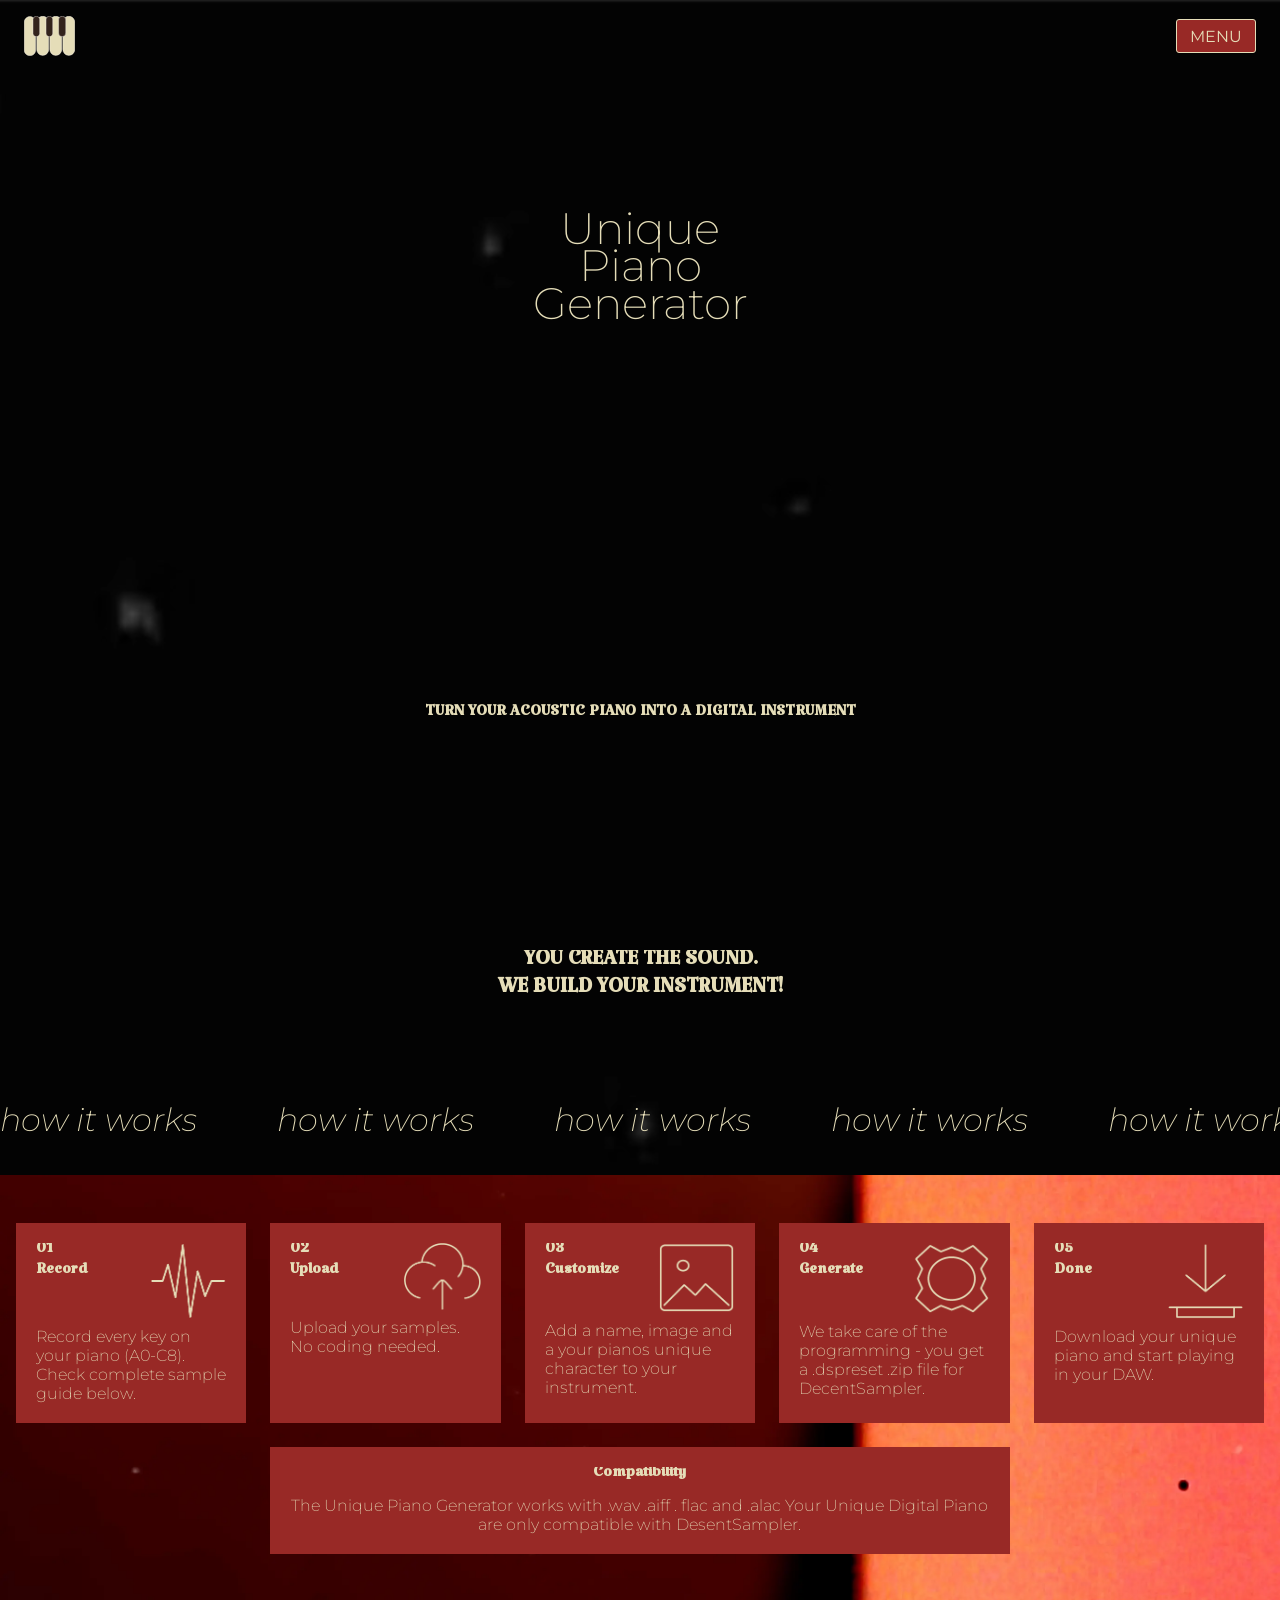
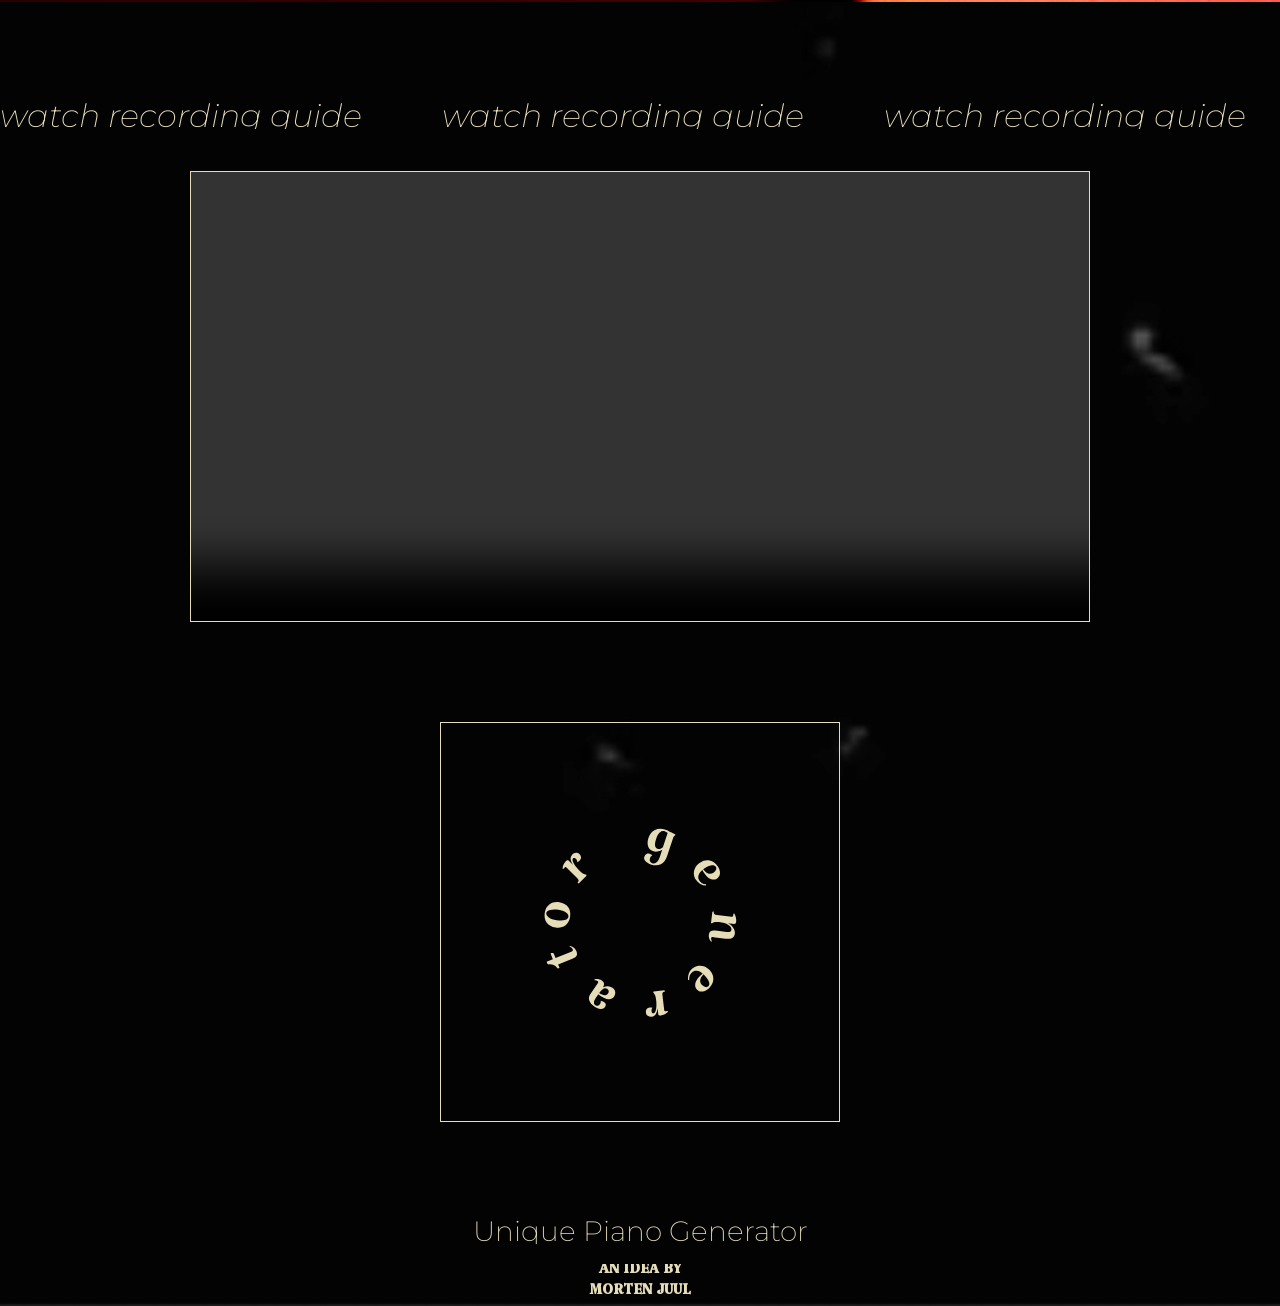
==== index.html @ 92225593 "index_fotter" ====
<!DOCTYPE html>
<html lang="en">

<head>
    <meta charset="UTF-8">
    <meta name="viewport" content="width=device-width, initial-scale=1.0">
    <meta name="robots" content="noindex">

    <link href="https://fonts.googleapis.com/css2?family=Montserrat:ital,wght@0,100..900;1,100..900&display=swap"
        rel="stylesheet">
    <link href="https://fonts.googleapis.com/css2?family=Katibeh&display=swap" rel="stylesheet">


    <title>Unique Piano Generator</title>
    <link rel="stylesheet" href="style.css">
    <link rel="stylesheet" href="layout.css">
</head>

<body>

    <header class="site_header">
        <a href="index.html" class="header_logo">
            <img src="./svg_ikoner/emnesite_logo.svg" alt="Unique Piano Generator Logo">
        </a>
        <button class="header_menu">MENU</button>
    </header>

    <main>

        <section class="index_hero">
            <video class="video_hero" src="./video/hero_emnesite.mov" autoplay muted loop playsinline></video>
            <h1>Unique<br>Piano<br>Generator</h1>
            <h2>TURN YOUR ACOUSTIC PIANO INTO A DIGITAL INSTRUMENT</h2>
        </section>


        <div class="index_tagline">
            <h2>YOU CREATE THE SOUND.<br>WE BUILD YOUR INSTRUMENT!</h2>
        </div>

        <section class="marquee">
            <h3><span>how it works &emsp;&emsp; </span>
                <span>how it works &emsp;&emsp; </span>
                <span>how it works &emsp;&emsp; </span>
                <span>how it works &emsp;&emsp; </span>
                <span>how it works &emsp;&emsp; </span>
                <span>how it works &emsp;&emsp; </span>
                <span>how it works &emsp;&emsp; </span>
                <span>how it works &emsp;&emsp; </span>
            </h3>
        </section>

        <section class="guide_section">
            <img class="guide_baggrund" src="./imgs/Baggrund til uploadsite 2 - Emnesite.webp"
                alt="Background - Film Burn">
            <div class="guide_slider">
                <div class="guide_boxes box_01_record">
                    <h2>01<br>Record</h2>
                    <p>Record every key on your piano (A0-C8). Check complete sample guide below.</p>
                    <img src="./svg_ikoner/1_record_ikon.png" alt="Icon - Record">
                </div>
                <div class="guide_boxes box_02_upload">
                    <h2>02<br>Upload</h2>
                    <p>Upload your samples.
                        No coding needed.</p>
                    <img src="./svg_ikoner/2_upload_ikon.png" alt="Icon - Upload">
                </div>
                <div class="guide_boxes box_03_customize">
                    <h2>03<br>Customize</h2>
                    <p>Add a name, image and a your pianos unique character to your instrument.</p>
                    <img src="./svg_ikoner/3_customize_ikon.png" alt="Icon - Customize">
                </div>
                <div class="guide_boxes box_04_generate">
                    <h2>04<br>Generate</h2>
                    <p>We take care of the programming - you get a .dspreset .zip file for DecentSampler.</p>
                    <img src="./svg_ikoner/4_generate_ikon.png" alt="Icon - Generate">
                </div>
                <div class="guide_boxes box_05_done">
                    <h2>05<br>Done</h2>
                    <p>Download your unique piano and start playing in your DAW.</p>
                    <img src="./svg_ikoner/5_download_ikon.png" alt="Icon - Done / Download">
                </div>
                <div class="guide_boxes box_compatibility">
                    <h2>Compatibility</h2>
                    <p>The Unique Piano Generator works with .wav .aiff . flac and .alac
                        Your Unique Digital Piano are only compatible with DesentSampler.</p>
                </div>
            </div>
        </section>


        <section class="marquee">
            <h3><span>watch recording guide &emsp;&emsp;</span>
                <span>watch recording guide &emsp;&emsp;</span>
                <span>watch recording guide &emsp;&emsp;</span>
                <span>watch recording guide &emsp;&emsp;</span>
                <span>watch recording guide &emsp;&emsp;</span>
                <span>watch recording guide &emsp;&emsp;</span>
                <span>watch recording guide &emsp;&emsp;</span>
                <span>watch recording guide &emsp;&emsp;</span>
            </h3>
        </section>

        <video class="video_guide" src="./video/sampe_guide_emnesite.mp4" controls></video>

        <div class="generator_cta">
            <img class="generator_ikon" src="./svg_ikoner/generator_ikon_final.svg" alt="Logo - Rotating Generator">
        </div>

    </main>

    <footer>
        <h1>Unique Piano Generator</h1>
        <h2>AN IDEA BY<br> MORTEN JUUL</h2>

    </footer>


</body>

</html>
---- style.css ----
/*************** Reset *********************/
* {
  margin: 0;
  padding: 0;
  box-sizing: border-box;
  overflow-x: hidden;
}
img {
  width: 100%;
  height: auto;
  display: block;
}

/*************** Baggrund *********************/

body {
  background-image: url(./imgs/Baggrund\ til\ uploadsite\ 1\ -\ Emnesite.webp);
  background-size: cover;
  background-position: center;
}

/*************** Header *********************/

.site_header {
  position: fixed;
  top: 0;
  left: 0;
  width: 100%;
  z-index: 100;
  display: flex;
  justify-content: space-between;
  align-items: center;
  padding: 1rem 1.5rem;
  box-sizing: border-box;
}

.header_logo img {
  display: block;
  height: 2.5rem;
  width: auto;
}

.header_menu {
  font-family: Montserrat, sans-serif;
  font-size: 1rem;
  color: #e5ddb8;
  background: #982926;
  border: 1px solid #e5ddb8;
  border-radius: 3px;
  padding: 0.4rem 0.8rem;
  cursor: pointer;
}

.site_header {
  /*** det er den her kode der ændre farven ved scrolle ***/
  background-color: transparent;
  animation: fra-gennemsigtig-til-farve linear both;
  animation-timeline: scroll();
  animation-range: calc(100svh - 80px) 100svh;
}

@keyframes fra-gennemsigtig-til-farve {
  to {
    background-color: #982926;
  }
}

/*************** Tekst-fonte *********************/

h1 {
  font-family: Montserrat, sans-serif;
  font-size: 2.75rem;
  font-weight: 200;
  color: #e5ddb8;
  line-height: 0.85;
}

h2 {
  font-family: Katibeh, serif;
  font-size: 1.3rem;
  color: #e5ddb8;
  line-height: 1;
}

.index_tagline h2 {
  font-size: 1.75rem;
}

h3 {
  font-family: Montserrat, sans-serif;
  font-size: 2rem;
  font-style: italic;
  font-weight: 200;
  color: #e5ddb8;
  line-height: 0.85;
  white-space: nowrap;
  width: max-content;
  display: block;
}

p {
  font-family: Montserrat, sans-serif;
  font-size: 1rem;
  font-weight: 200;
  color: #e5ddb8;
}

/*************** Tekst-animationer *********************/

h3 span {
  display: inline-block;
  animation: tekst_ruller_over_skærm 8s linear infinite;
}

@keyframes tekst_ruller_over_skærm {
  0% {
    transform: translateX(0);
  }
  100% {
    transform: translateX(-100%);
  }
}

/*************** Guide-box *********************/

.guide_boxes {
  background-color: #982926;
}

/*************** Videoguide-box, ramme *********************/
.video_guide {
  @media (width>700px) {
    border: 0.5px solid #e5ddb8;
  }
}

/*************** Generator_CTA *********************/

.generator_cta {
  width: 400px;
  margin: 0 auto 3rem;
  padding: 3.5rem;
  border: 0.5px solid #e5ddb8;
  background-color: transparent;
  transition: background-color 0.3s;
}

.generator_cta:hover {
  background-color: #e5ddb8;
}

.generator_ikon {
  padding: 40px;
  width: 100%;
  animation: rotation 12s linear infinite;
  transition: filter 0.3s;
}

.generator_cta:hover .generator_ikon {
  filter: brightness(0);
  cursor: pointer;
}

@keyframes rotation {
  from {
    transform: rotate(0deg);
  }
  to {
    transform: rotate(-360deg);
  }
}

/*************** Footer Design *********************/

footer h1 {
  font-family: Montserrat, sans-serif;
  font-size: 1.75rem;
  font-weight: 200;
  color: #e5ddb8;
  line-height: 0.85;
  text-align: center;
  margin: 50px 0px 20px;
}

footer h2 {
  font-family: Katibeh, serif;
  font-size: 1.3rem;
  color: #e5ddb8;
  line-height: 1;
  text-align: center;
}
---- layout.css ----
main {
  margin-inline: auto;
}

/*************** Index_Hero *********************/

.index_hero {
  position: relative;
  isolation: isolate;
  width: 100%;
  height: 100vh;
  height: 100svh;
  overflow: hidden;
  display: grid;
  grid-template-rows: 1fr 1fr;
  justify-items: center;
  text-align: center;
  padding-inline: 1.5rem;
}

.video_hero {
  position: absolute;
  width: 100%;
  height: 100%;
  object-fit: cover;
  z-index: -1;
}

.index_hero h1 {
  align-self: end;
  padding-bottom: 8rem;
}

.index_hero h2 {
  align-self: start;
  padding-top: 16rem;
}

/*************** Index_Tagline *********************/

.index_tagline {
  margin-top: 50px;
  text-align: center;
}

/*************** Index_Marquee *********************/
.marquee {
  margin-top: 100px;
  margin-bottom: 40px;
  width: 100%;
  overflow: hidden;
}

/*************** Index_Guide *********************/

.guide_section {
  position: relative;
  isolation: isolate;
  overflow: hidden;
  padding: 3rem 1rem;
}

.guide_baggrund {
  position: absolute;
  inset: 0;
  width: 100%;
  height: 100%;
  object-fit: cover;
  z-index: -1;
}

/*** Swipe-slideren til mobil-visning ***/
.guide_slider {
  display: flex;
  gap: 1rem;
  overflow-x: auto;
  scroll-snap-type: x mandatory;
  scrollbar-width: none;
}
.guide_slider::-webkit-scrollbar {
  display: none;
}

/*** DESKTOP: 5 bokse i række og Compatibility under som i prototypen ***/
@media (width>900px) /*Jeg laver den her på 900px da den ellers brækker forkert over med overskriften i guide, så den ikke er læsbar*/ {
  .guide_slider {
    display: grid;
    grid-template-columns: repeat(5, 1fr);
    gap: 1.5rem;
    overflow: visible;
  }

  .box_compatibility {
    grid-column: 2 / 5;
    aspect-ratio: auto;
  }
}

.guide_boxes {
  display: grid;
  grid-template-columns: 1fr auto;
  align-content: start;
  gap: 0.5rem 1rem;
  padding: 1.25rem;
  flex: 0 0 85%;
  min-width: 0;
  scroll-snap-align: center;
}

.guide_boxes h2 {
  grid-column: 1;
  grid-row: 1;
}

.guide_boxes p {
  grid-column: 1 / -1;
  grid-row: 2;
}

.guide_boxes img {
  grid-column: 2;
  grid-row: 1;
  width: clamp(56px, 6vw, 80px);
  height: auto;
}

.box_compatibility {
  grid-template-columns: 1fr;
  text-align: center;
}
.box_compatibility h2,
.box_compatibility p {
  grid-column: 1;
}

/*************** Video_Guide *********************/

.video_guide {
  display: block;
  width: 100%;
  max-width: 900px;
  height: auto;
  justify-items: center;
  margin: 0 auto;
}

/*************** Generator_CTA *********************/

.generator_cta {
  margin-top: 100px;
}
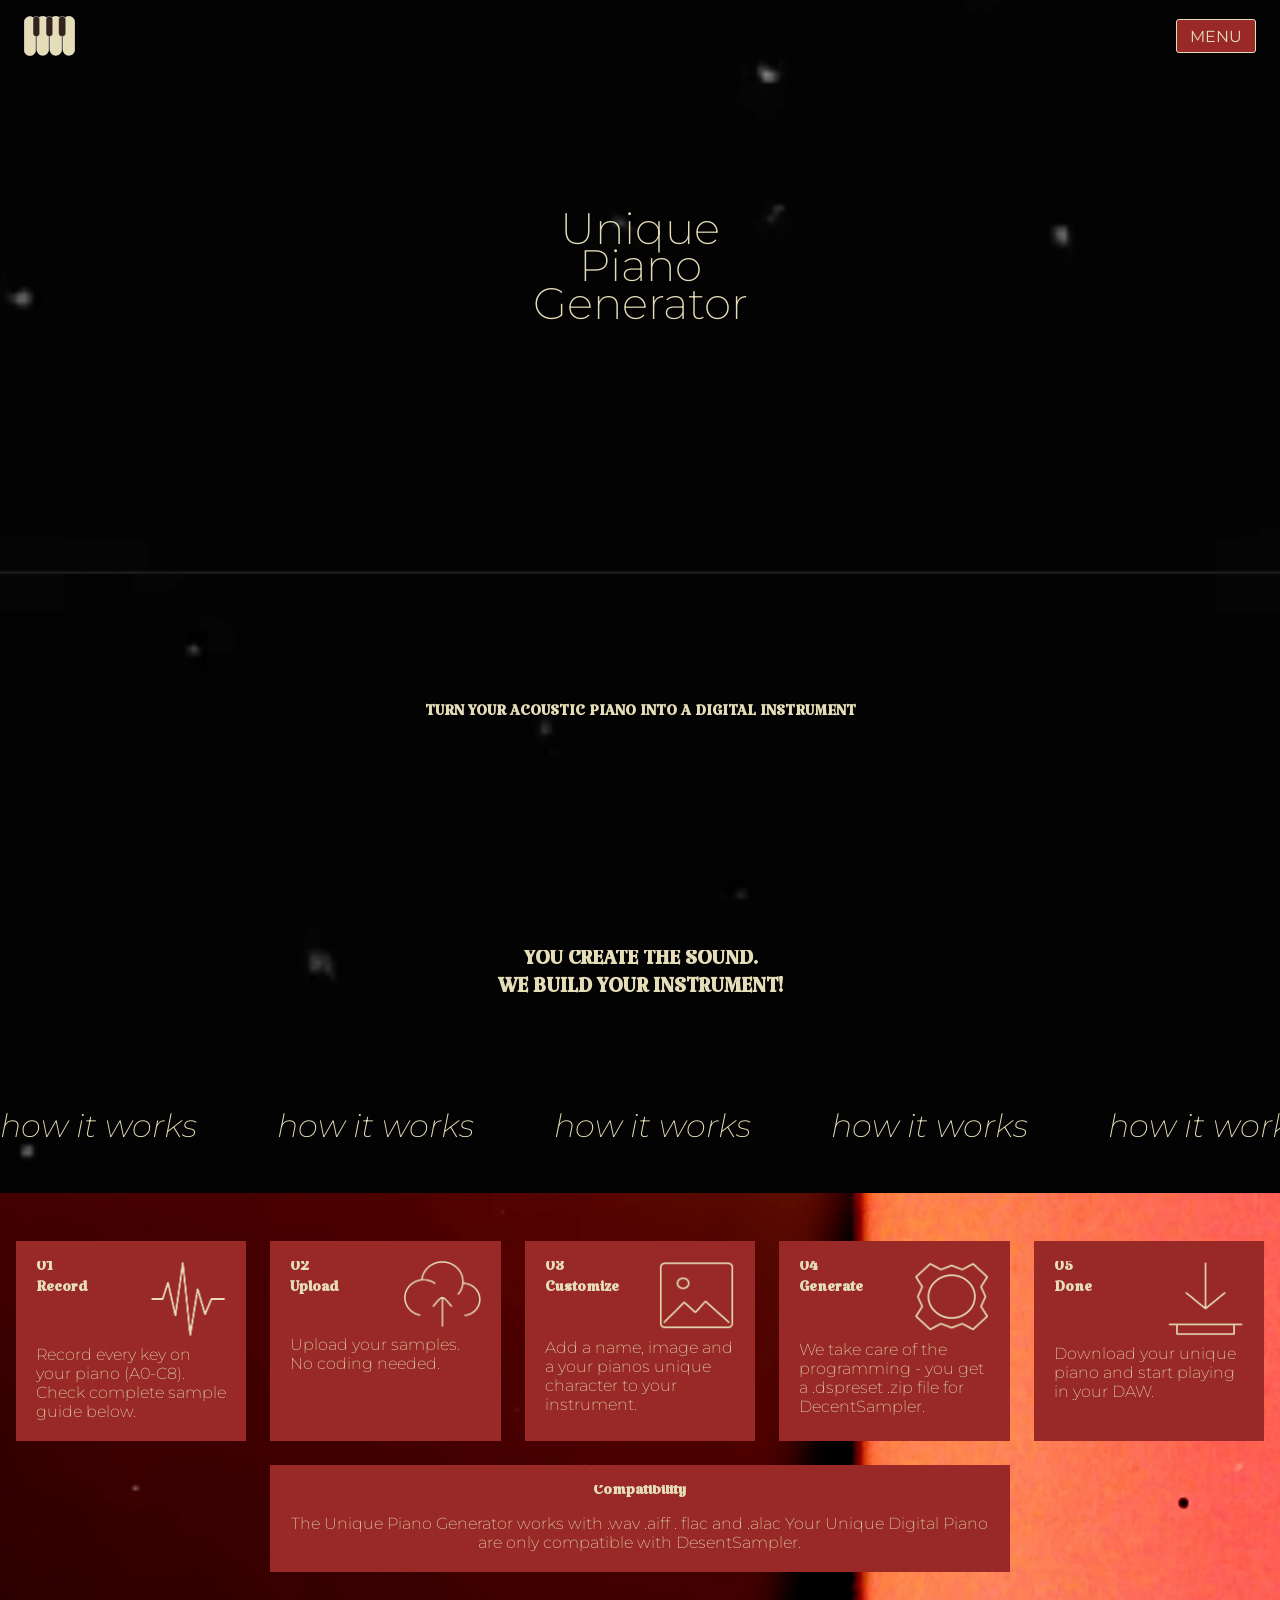
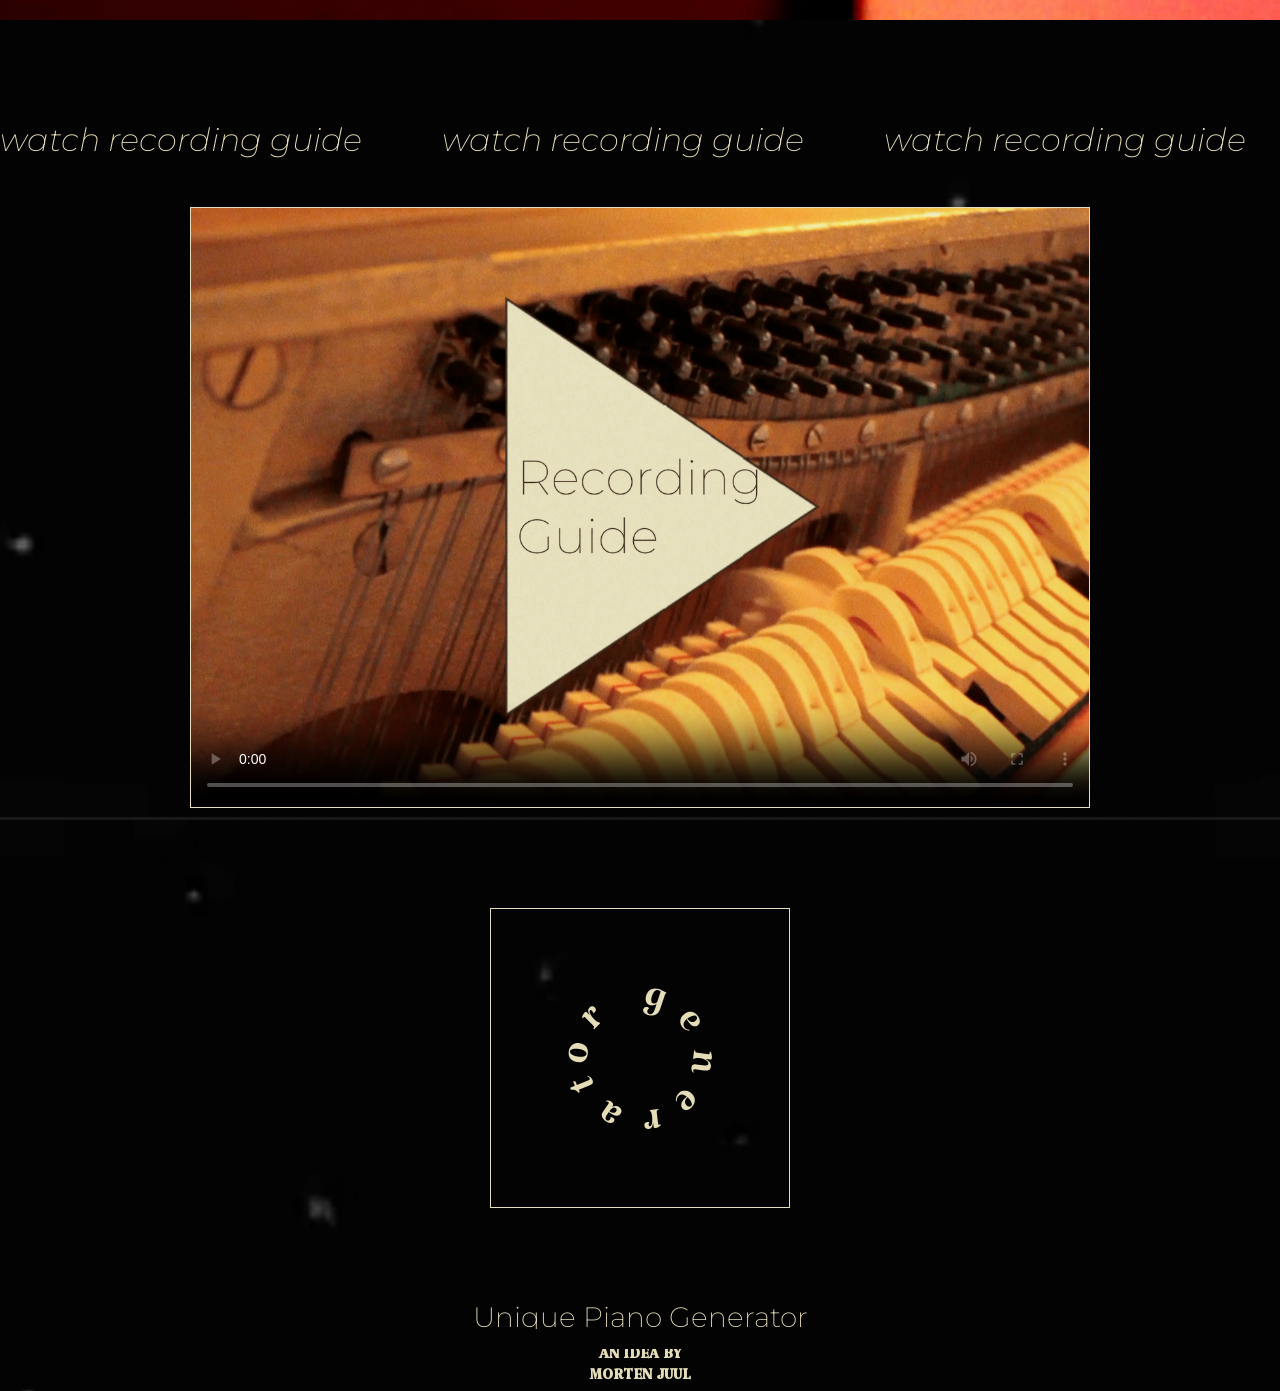
==== commit 99628f64: "generator_site_startet" ====
--- a/index.html
+++ b/index.html
@@ -101,11 +101,12 @@
             </h3>
         </section>
 
-        <video class="video_guide" src="./video/sampe_guide_emnesite.mp4" controls></video>
+        <video class="video_guide" src="./video/sampe_guide_emnesite.mp4" controls
+            poster="./imgs/emnesite_recording_guide_thumbnail.webp"></video>
 
-        <div class="generator_cta">
+        <a class="generator_cta" href="generator-basics.html">
             <img class="generator_ikon" src="./svg_ikoner/generator_ikon_final.svg" alt="Logo - Rotating Generator">
-        </div>
+        </a>
 
     </main>
 
--- a/style.css
+++ b/style.css
@@ -15,7 +15,7 @@
 
 body {
   background-image: url(./imgs/Baggrund\ til\ uploadsite\ 1\ -\ Emnesite.webp);
-  background-size: cover;
+  background: cover fixed;
   background-position: center;
 }
 
@@ -92,7 +92,6 @@
   font-style: italic;
   font-weight: 200;
   color: #e5ddb8;
-  line-height: 0.85;
   white-space: nowrap;
   width: max-content;
   display: block;
@@ -129,19 +128,27 @@
 
 /*************** Videoguide-box, ramme *********************/
 .video_guide {
-  @media (width>700px) {
+  &:hover {
+    cursor: pointer;
+  }
+
+  @media (width > 700px) {
     border: 0.5px solid #e5ddb8;
   }
 }
 
-/*************** Generator_CTA *********************/
+/*************** Generator CTA *********************/
 
 .generator_cta {
-  width: 400px;
+  display: block;
+  width: 300px;
+  max-width: 100%;
   margin: 0 auto 3rem;
-  padding: 3.5rem;
+  padding: 2rem;
   border: 0.5px solid #e5ddb8;
   background-color: transparent;
+  text-decoration: none;
+  cursor: pointer;
   transition: background-color 0.3s;
 }
 
@@ -150,6 +157,7 @@
 }
 
 .generator_ikon {
+  display: block;
   padding: 40px;
   width: 100%;
   animation: rotation 12s linear infinite;
@@ -158,7 +166,6 @@
 
 .generator_cta:hover .generator_ikon {
   filter: brightness(0);
-  cursor: pointer;
 }
 
 @keyframes rotation {
@@ -170,6 +177,13 @@
   }
 }
 
+/*************** Generator Form *********************/
+
+.generator_form {
+  border: 0.5px solid #e5ddb8;
+  margin: 1rem;
+}
+
 /*************** Footer Design *********************/
 
 footer h1 {
--- a/layout.css
+++ b/layout.css
@@ -149,3 +149,17 @@
 .generator_cta {
   margin-top: 100px;
 }
+
+/*************** Generator / upload form *********************/
+
+.generator_form {
+  display: grid;
+  grid-template-columns: 1fr;
+  gap: 1rem;
+  justify-items: center;
+  text-align: center;
+  border: 0.5px solid #e5ddb8;
+  width: 100%;
+  padding: 8rem 1rem 8rem 1rem; /*** rækkefølgen er: top, højre, bund, venstre***/
+  margin-top: 10rem;
+}
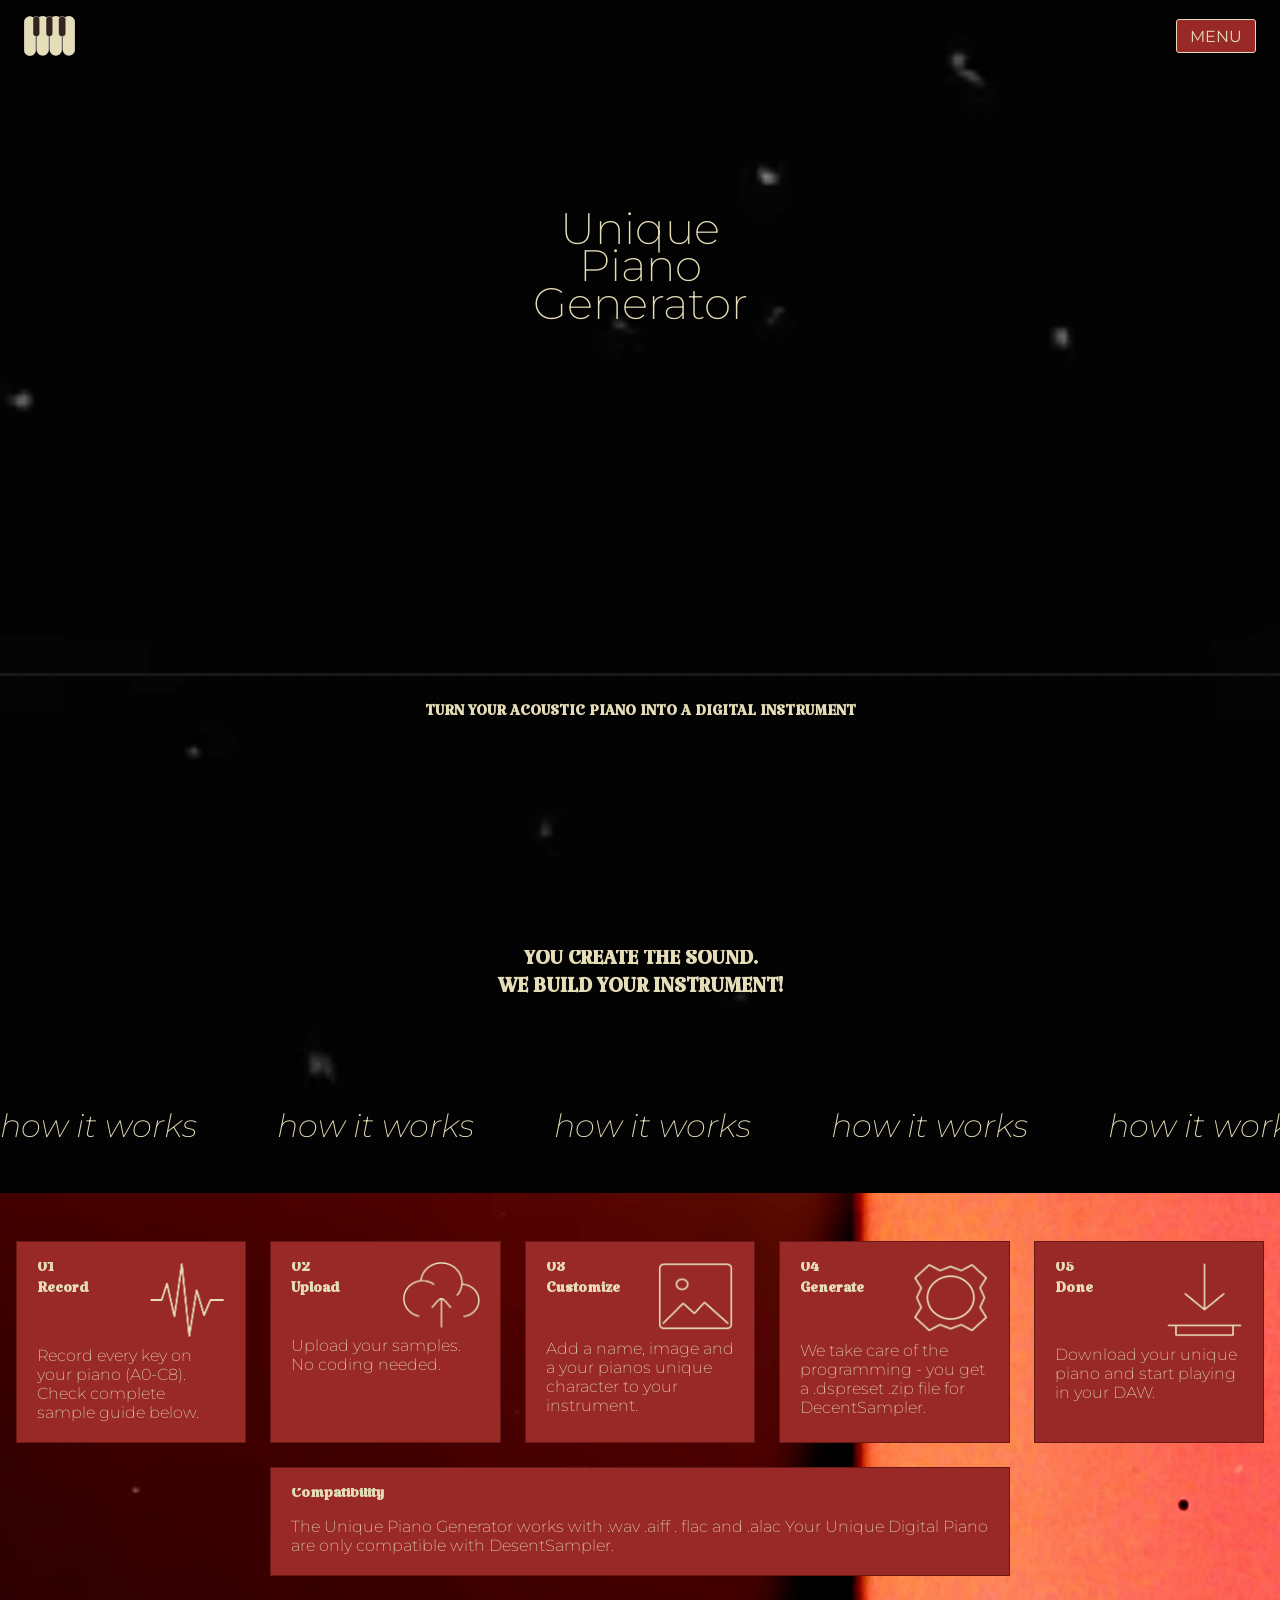
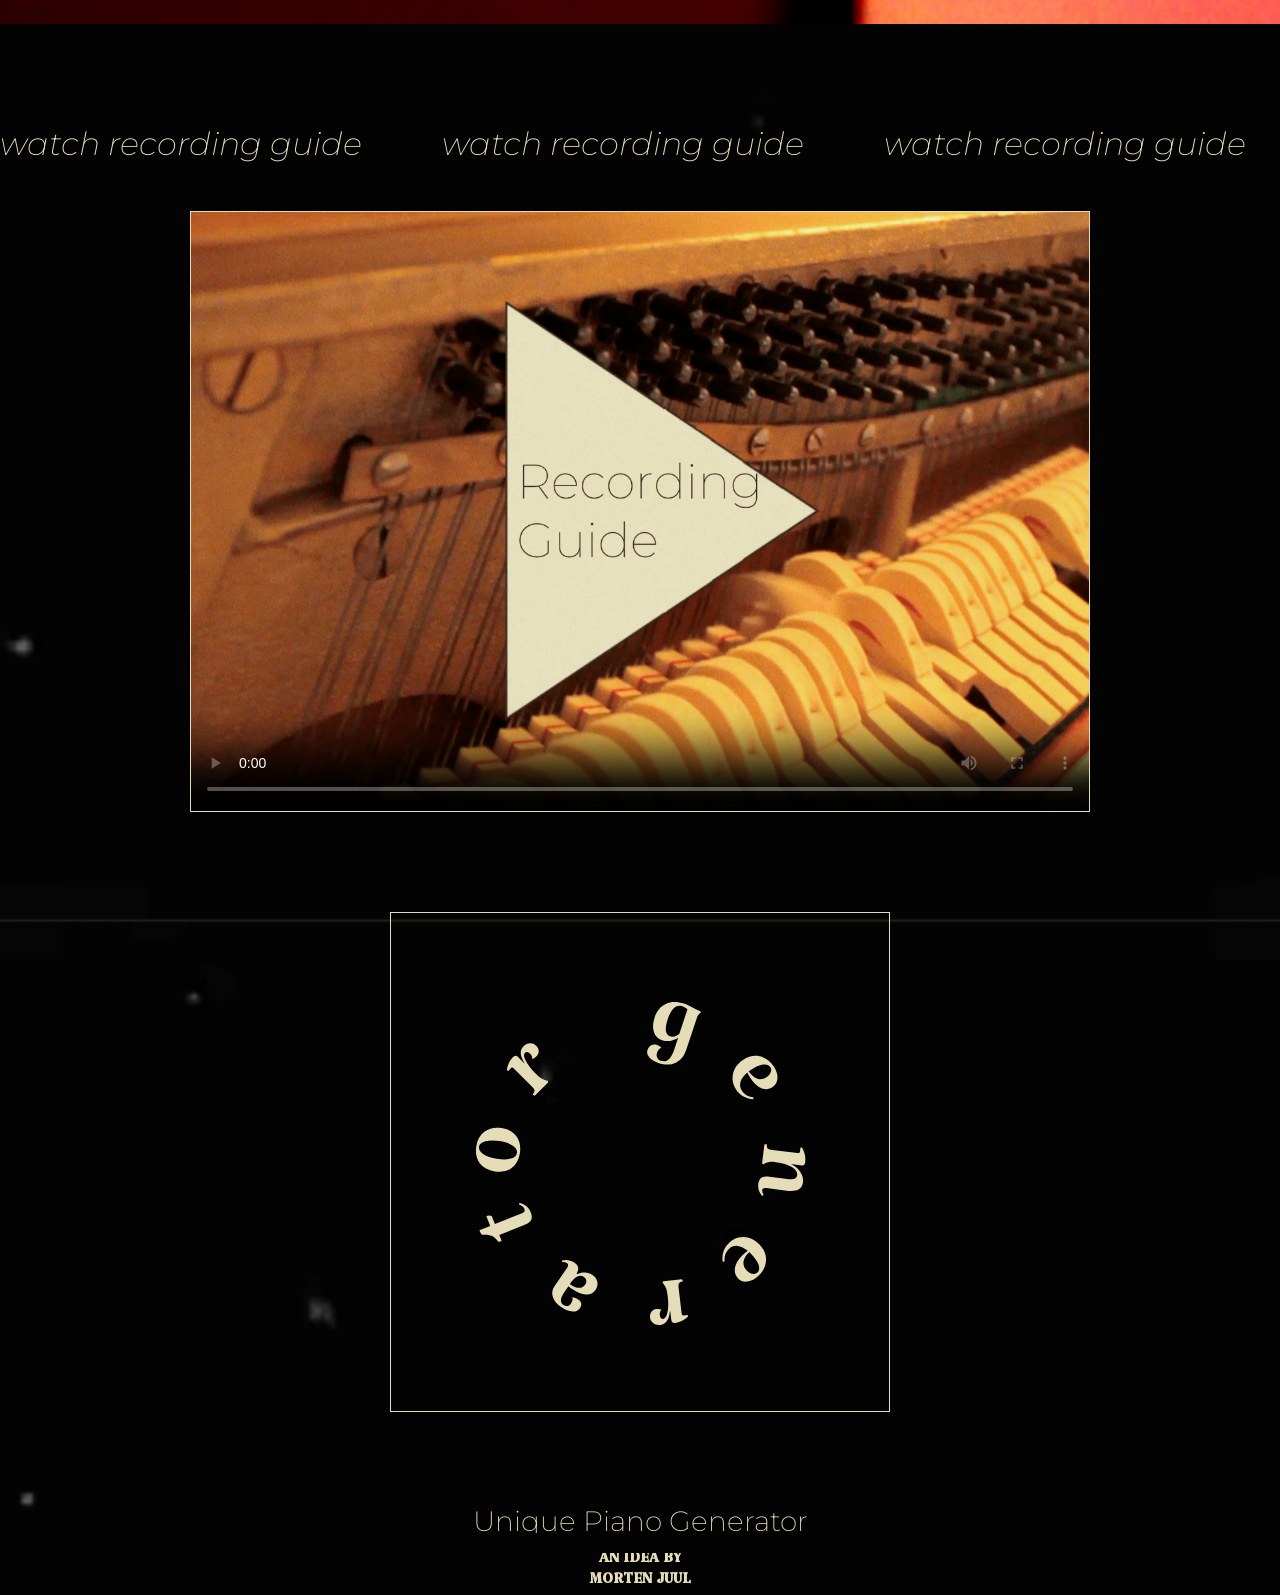
==== commit f1769249: "index_dropdown_menu" ====
--- a/index.html
+++ b/index.html
@@ -10,6 +10,7 @@
         rel="stylesheet">
     <link href="https://fonts.googleapis.com/css2?family=Katibeh&display=swap" rel="stylesheet">
 
+    <link rel="icon" href="./favicon.ico" />
 
     <title>Unique Piano Generator</title>
     <link rel="stylesheet" href="style.css">
@@ -22,7 +23,17 @@
         <a href="index.html" class="header_logo">
             <img src="./svg_ikoner/emnesite_logo.svg" alt="Unique Piano Generator Logo">
         </a>
+
         <button class="header_menu">MENU</button>
+
+        <nav>
+            <ul>
+                <li> <a href="#how-it-works">how it works</a></li>
+                <li> <a href="#recording-guide">recording guide</a></li>
+                <li> <a href="#generator">generator</a></li>
+                <li> <a href="generator-basics.html" target="_blank" rel="noopener">upload now</a></li>
+            </ul>
+        </nav>
     </header>
 
     <main>
@@ -38,7 +49,7 @@
             <h2>YOU CREATE THE SOUND.<br>WE BUILD YOUR INSTRUMENT!</h2>
         </div>
 
-        <section class="marquee">
+        <section id="how-it-works" class="marquee">
             <h3><span>how it works &emsp;&emsp; </span>
                 <span>how it works &emsp;&emsp; </span>
                 <span>how it works &emsp;&emsp; </span>
@@ -89,7 +100,7 @@
         </section>
 
 
-        <section class="marquee">
+        <section id="recording-guide" class="marquee">
             <h3><span>watch recording guide &emsp;&emsp;</span>
                 <span>watch recording guide &emsp;&emsp;</span>
                 <span>watch recording guide &emsp;&emsp;</span>
@@ -104,7 +115,7 @@
         <video class="video_guide" src="./video/sampe_guide_emnesite.mp4" controls
             poster="./imgs/emnesite_recording_guide_thumbnail.webp"></video>
 
-        <a class="generator_cta" href="generator-basics.html">
+        <a id="generator" class="generator_cta" href="generator-basics.html">
             <img class="generator_ikon" src="./svg_ikoner/generator_ikon_final.svg" alt="Logo - Rotating Generator">
         </a>
 
@@ -116,6 +127,7 @@
 
     </footer>
 
+    <script src="menu.js"></script>
 
 </body>
 
--- a/style.css
+++ b/style.css
@@ -40,17 +40,6 @@
   width: auto;
 }
 
-.header_menu {
-  font-family: Montserrat, sans-serif;
-  font-size: 1rem;
-  color: #e5ddb8;
-  background: #982926;
-  border: 1px solid #e5ddb8;
-  border-radius: 3px;
-  padding: 0.4rem 0.8rem;
-  cursor: pointer;
-}
-
 .site_header {
   /*** det er den her kode der ændre farven ved scrolle ***/
   background-color: transparent;
@@ -65,6 +54,49 @@
   }
 }
 
+/*************** Menu-knap *********************/
+
+.header_menu {
+  font-family: Montserrat, sans-serif;
+  font-size: 1rem;
+  color: #e5ddb8;
+  background: #982926;
+  border: 1px solid #e5ddb8;
+  border-radius: 3px;
+  padding: 0.4rem 0.8rem;
+  cursor: pointer;
+}
+
+/*************** Dropdown-menu *********************/
+
+nav {
+  display: none;
+  position: fixed;
+  top: 4.5rem; /*** gør sådan at den røde header og menu hænger sammen ***/
+  width: 100%;
+  z-index: 100;
+  background-color: #982926;
+  padding: 1rem 1rem;
+  text-align: end;
+}
+
+nav.active {
+  display: block;
+}
+
+nav li {
+  margin: 0.5rem 2.3rem 0rem 0rem; /* styrer margin, så tekst flytter sig */
+}
+
+/* Udseende på linkene */
+nav a {
+  font-family: Montserrat, sans-serif;
+  font-size: 1.5rem;
+  font-style: italic;
+  font-weight: 200;
+  color: #e5ddb8;
+}
+
 /*************** Tekst-fonte *********************/
 
 h1 {
@@ -92,8 +124,8 @@
   font-style: italic;
   font-weight: 200;
   color: #e5ddb8;
-  white-space: nowrap;
-  width: max-content;
+  white-space: nowrap; /*** sørger for at alt blir på en linje ***/
+
   display: block;
 }
 
@@ -124,6 +156,7 @@
 
 .guide_boxes {
   background-color: #982926;
+  border: 1px solid #681815;
 }
 
 /*************** Videoguide-box, ramme *********************/
@@ -137,15 +170,15 @@
   }
 }
 
-/*************** Generator CTA *********************/
+/*************** Generator CTA-knap *********************/
 
 .generator_cta {
   display: block;
   width: 300px;
   max-width: 100%;
   margin: 0 auto 3rem;
-  padding: 2rem;
-  border: 0.5px solid #e5ddb8;
+  padding: 4.5rem;
+  border: 1px solid #e5ddb8;
   background-color: transparent;
   text-decoration: none;
   cursor: pointer;
@@ -158,9 +191,8 @@
 
 .generator_ikon {
   display: block;
-  padding: 40px;
-  width: 100%;
-  animation: rotation 12s linear infinite;
+  width: 100%;
+  animation: rotation 14s linear infinite;
   transition: filter 0.3s;
 }
 
@@ -177,13 +209,6 @@
   }
 }
 
-/*************** Generator Form *********************/
-
-.generator_form {
-  border: 0.5px solid #e5ddb8;
-  margin: 1rem;
-}
-
 /*************** Footer Design *********************/
 
 footer h1 {
--- a/layout.css
+++ b/layout.css
@@ -77,12 +77,9 @@
   scroll-snap-type: x mandatory;
   scrollbar-width: none;
 }
-.guide_slider::-webkit-scrollbar {
-  display: none;
-}
 
 /*** DESKTOP: 5 bokse i række og Compatibility under som i prototypen ***/
-@media (width>900px) /*Jeg laver den her på 900px da den ellers brækker forkert over med overskriften i guide, så den ikke er læsbar*/ {
+@media (width>800px) /*Jeg laver den her på 900px da den ellers brækker forkert over med overskriften i guide, så den ikke er læsbar*/ {
   .guide_slider {
     display: grid;
     grid-template-columns: repeat(5, 1fr);
@@ -98,11 +95,11 @@
 
 .guide_boxes {
   display: grid;
-  grid-template-columns: 1fr auto;
+  grid-template-columns: 1fr auto; /***** det betyder at der er to kolonner men den første fylder alt det er er plads til ift. auto's størrelse***/
   align-content: start;
   gap: 0.5rem 1rem;
   padding: 1.25rem;
-  flex: 0 0 85%;
+  flex: 0 0 85%; /***1. tal: siger at box ikke må vokse***/
   min-width: 0;
   scroll-snap-align: center;
 }
@@ -124,15 +121,6 @@
   height: auto;
 }
 
-.box_compatibility {
-  grid-template-columns: 1fr;
-  text-align: center;
-}
-.box_compatibility h2,
-.box_compatibility p {
-  grid-column: 1;
-}
-
 /*************** Video_Guide *********************/
 
 .video_guide {
@@ -152,14 +140,8 @@
 
 /*************** Generator / upload form *********************/
 
-.generator_form {
-  display: grid;
-  grid-template-columns: 1fr;
-  gap: 1rem;
-  justify-items: center;
-  text-align: center;
-  border: 0.5px solid #e5ddb8;
-  width: 100%;
-  padding: 8rem 1rem 8rem 1rem; /*** rækkefølgen er: top, højre, bund, venstre***/
-  margin-top: 10rem;
+@media (width>800px) {
+  .generator_cta {
+    width: 500px;
+  }
 }
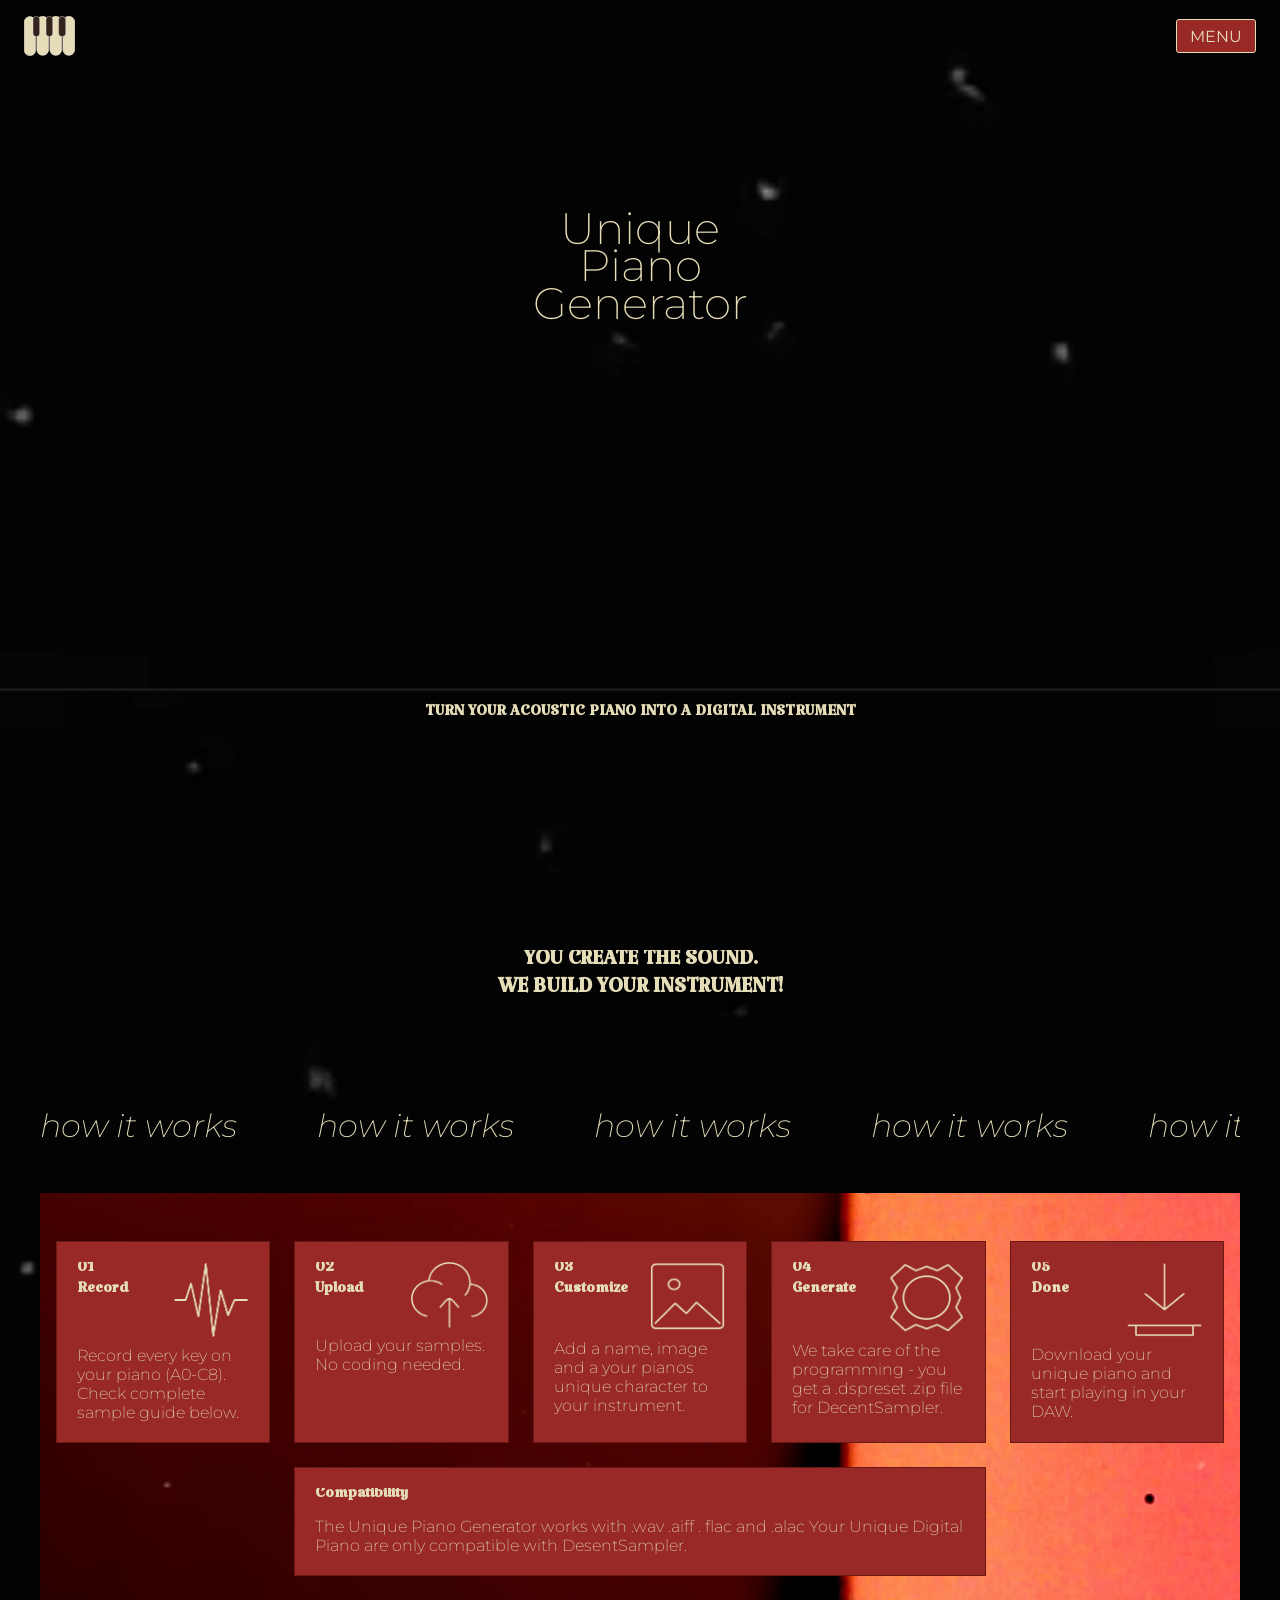
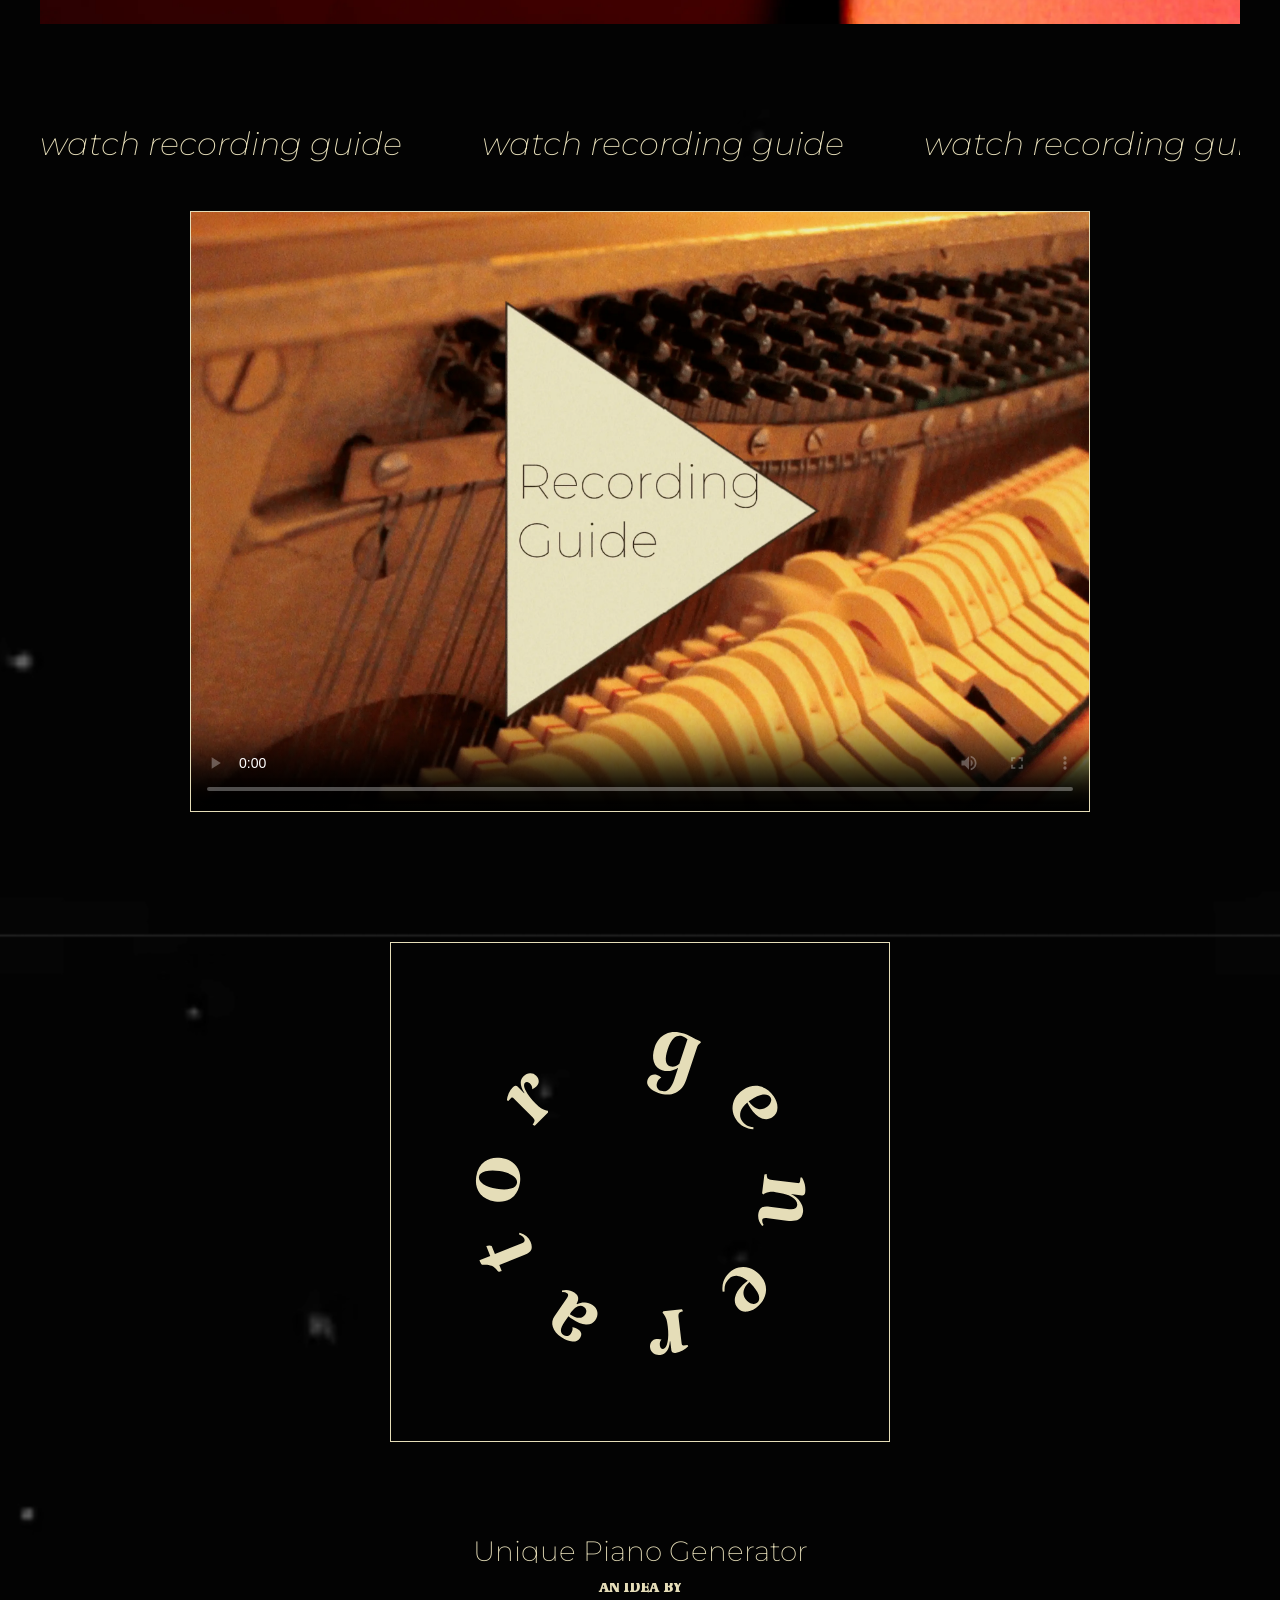
==== commit 3118f8c7: "generator_basics_skitse" ====
--- a/index.html
+++ b/index.html
@@ -115,7 +115,7 @@
         <video class="video_guide" src="./video/sampe_guide_emnesite.mp4" controls
             poster="./imgs/emnesite_recording_guide_thumbnail.webp"></video>
 
-        <a id="generator" class="generator_cta" href="generator-basics.html">
+        <a id="generator" class="generator_cta" href="generator-basics.html" target="_blank" rel="noopener">
             <img class="generator_ikon" src="./svg_ikoner/generator_ikon_final.svg" alt="Logo - Rotating Generator">
         </a>
 
--- a/style.css
+++ b/style.css
@@ -166,7 +166,7 @@
   }
 
   @media (width > 700px) {
-    border: 0.5px solid #e5ddb8;
+    border: 1.5px solid #e5ddb8;
   }
 }
 
@@ -209,6 +209,76 @@
   }
 }
 
+/*************** UPLOAD-FORM - Trinindikator *********************/
+
+/** Trin-cirkler **/
+
+.trin h3 {
+  width: 80px;
+  height: 80px;
+  border: 4px solid #33231c;
+  border-radius: 50%;
+  background-color: #e5ddb8;
+  color: #33231c;
+  font-style: normal;
+  font-size: 2rem;
+  line-height: 80px; /* tallet står lodret i midten */
+  text-align: center;
+}
+
+.trin h2 {
+  font-size: 1.2rem;
+  text-align: center;
+}
+
+/*************** UPLOAD-FORM - selve uploads*********************/
+
+.generator_form {
+  border: 2px solid #e5ddb8;
+  border-radius: 4px;
+}
+
+.upload_form {
+  padding: 1rem;
+
+  border-radius: 4px;
+  font-family: Montserrat, sans-serif;
+  font-size: 1rem;
+  color: #e5ddb8;
+  text-align: center;
+}
+
+.upload_form input::placeholder {
+  color: #33231c;
+  text-transform: uppercase;
+}
+
+.felt_email p {
+  margin-top: 0.75rem;
+  text-transform: uppercase;
+  font-size: 0.8rem;
+}
+
+.save_knap {
+  display: block;
+  text-decoration: none;
+  text-align: center;
+  width: 100px;
+  height: 30px;
+  background-color: #3f6b4f;
+  border: 1px solid #e5ddb8;
+  color: #e5ddb8;
+  font-family: Montserrat, sans-serif;
+  font-size: 1.2rem;
+  font-weight: 200;
+  cursor: pointer;
+}
+
+.save_knap:hover {
+  background-color: #e5ddb8;
+  color: #3f6b4f;
+}
+
 /*************** Footer Design *********************/
 
 footer h1 {
--- a/layout.css
+++ b/layout.css
@@ -1,5 +1,6 @@
 main {
   margin-inline: auto;
+  max-width: 1200px;
 }
 
 /*************** Index_Hero *********************/
@@ -8,8 +9,8 @@
   position: relative;
   isolation: isolate;
   width: 100%;
-  height: 100vh;
-  height: 100svh;
+  height: 100vh; /*** De her to får hero til at fylde hele skærmens højde på både mobil og desktop ***/
+  height: 100svh; /*** De her to får hero til at fylde hele skærmens højde på både mobil og desktop ***/
   overflow: hidden;
   display: grid;
   grid-template-rows: 1fr 1fr;
@@ -135,13 +136,108 @@
 /*************** Generator_CTA *********************/
 
 .generator_cta {
-  margin-top: 100px;
-}
-
-/*************** Generator / upload form *********************/
+  margin-top: 130px;
+}
+
+/*************** Generator / upload form  på Indexet *********************/
 
 @media (width>800px) {
   .generator_cta {
     width: 500px;
   }
 }
+
+/*************** UPLOAD-FORM - Trinindikator *********************/
+
+.trinindikator {
+  display: grid;
+  grid-template-columns: repeat(7, auto); /* 4 trin + 3 pile = 7 kolonner */
+  justify-content: center;
+  align-items: start;
+  column-gap: 0.5rem;
+  padding-inline: 1.5rem;
+  margin-top: 8rem;
+}
+
+.trin {
+  display: grid;
+  justify-items: center;
+  gap: 1rem;
+}
+
+.pil_generator_sites {
+  width: 30px;
+  align-self: start;
+  margin-top: 40px; /* halvdelen af cirklens højde = midt ud for cirklen */
+}
+
+@media (min-width: 800px) {
+  .trinindikator {
+    scale: 1.2;
+  }
+}
+
+/*************** UPLOAD-FORM *********************/
+
+.generator_form {
+  position: relative;
+  display: grid;
+  justify-items: center;
+  text-align: center;
+  padding: 2rem 1.5rem;
+  margin: 4rem 1.5rem 0 1.5rem;
+}
+
+/* MOBIL: alt under hinanden */
+.upload_form {
+  display: grid;
+  grid-template-columns: 1fr;
+  gap: 1rem;
+  width: 100%;
+}
+
+.upload_form input {
+  width: 100%;
+}
+
+/**** DESKTOP: så den kommer op i 2 kolonner ****/
+@media (min-width: 900px) {
+  .demo_form {
+    grid-template-columns: 1fr 1fr;
+    gap: 1rem 2rem;
+    max-width: 200px;
+  }
+  .felt_navn {
+    grid-column: 1;
+    grid-row: 1;
+  }
+  .felt_email {
+    grid-column: 1;
+    grid-row: 2;
+  }
+  .felt_instrument {
+    grid-column: 2;
+    grid-row: 1;
+  }
+  .felt_billede {
+    grid-column: 2;
+    grid-row: 2;
+  }
+}
+
+.save_knap {
+  margin-top: 2rem;
+  justify-self: end;
+  text-decoration: none;
+}
+
+/*************** UPLOAD-FORM - selve uploads *********************/
+
+.generator_form {
+  position: relative;
+  display: block;
+  justify-items: center;
+  text-align: center;
+  padding-inline: 1.5rem;
+  margin-top: 4rem;
+}
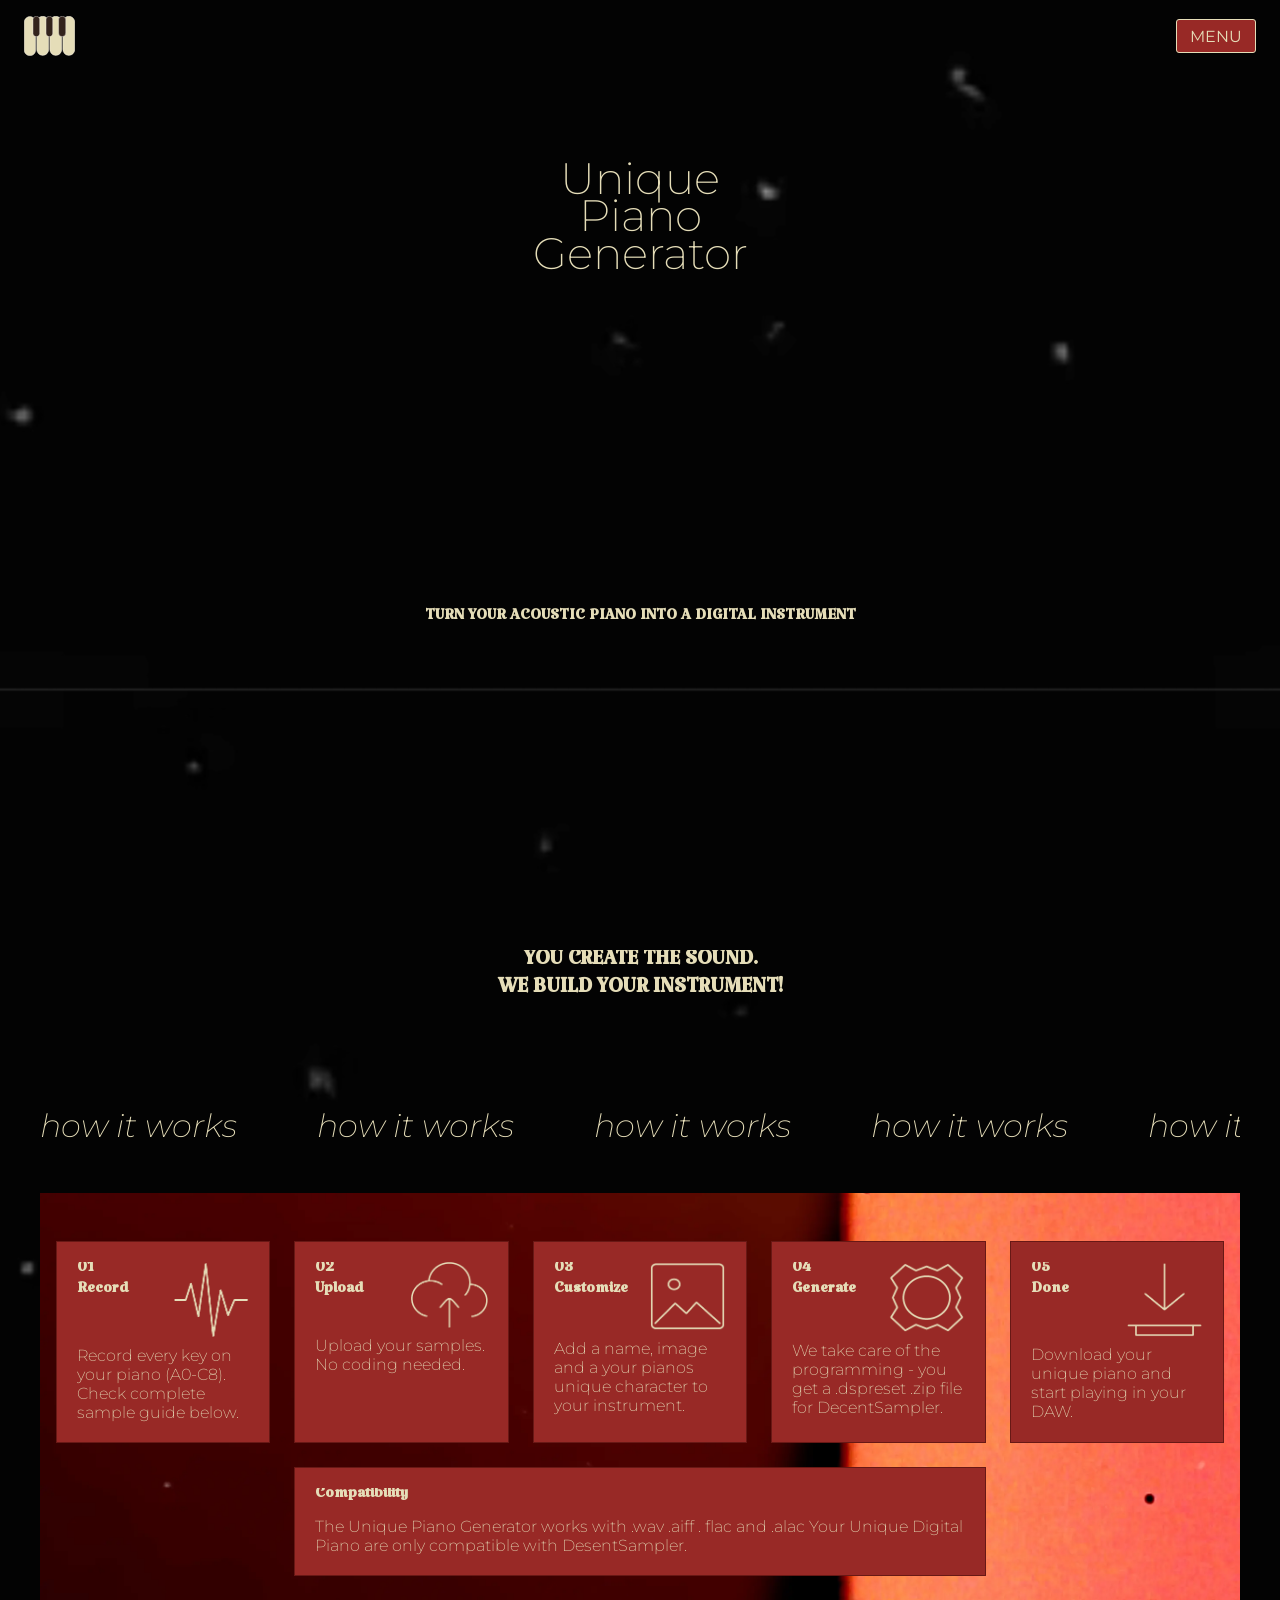
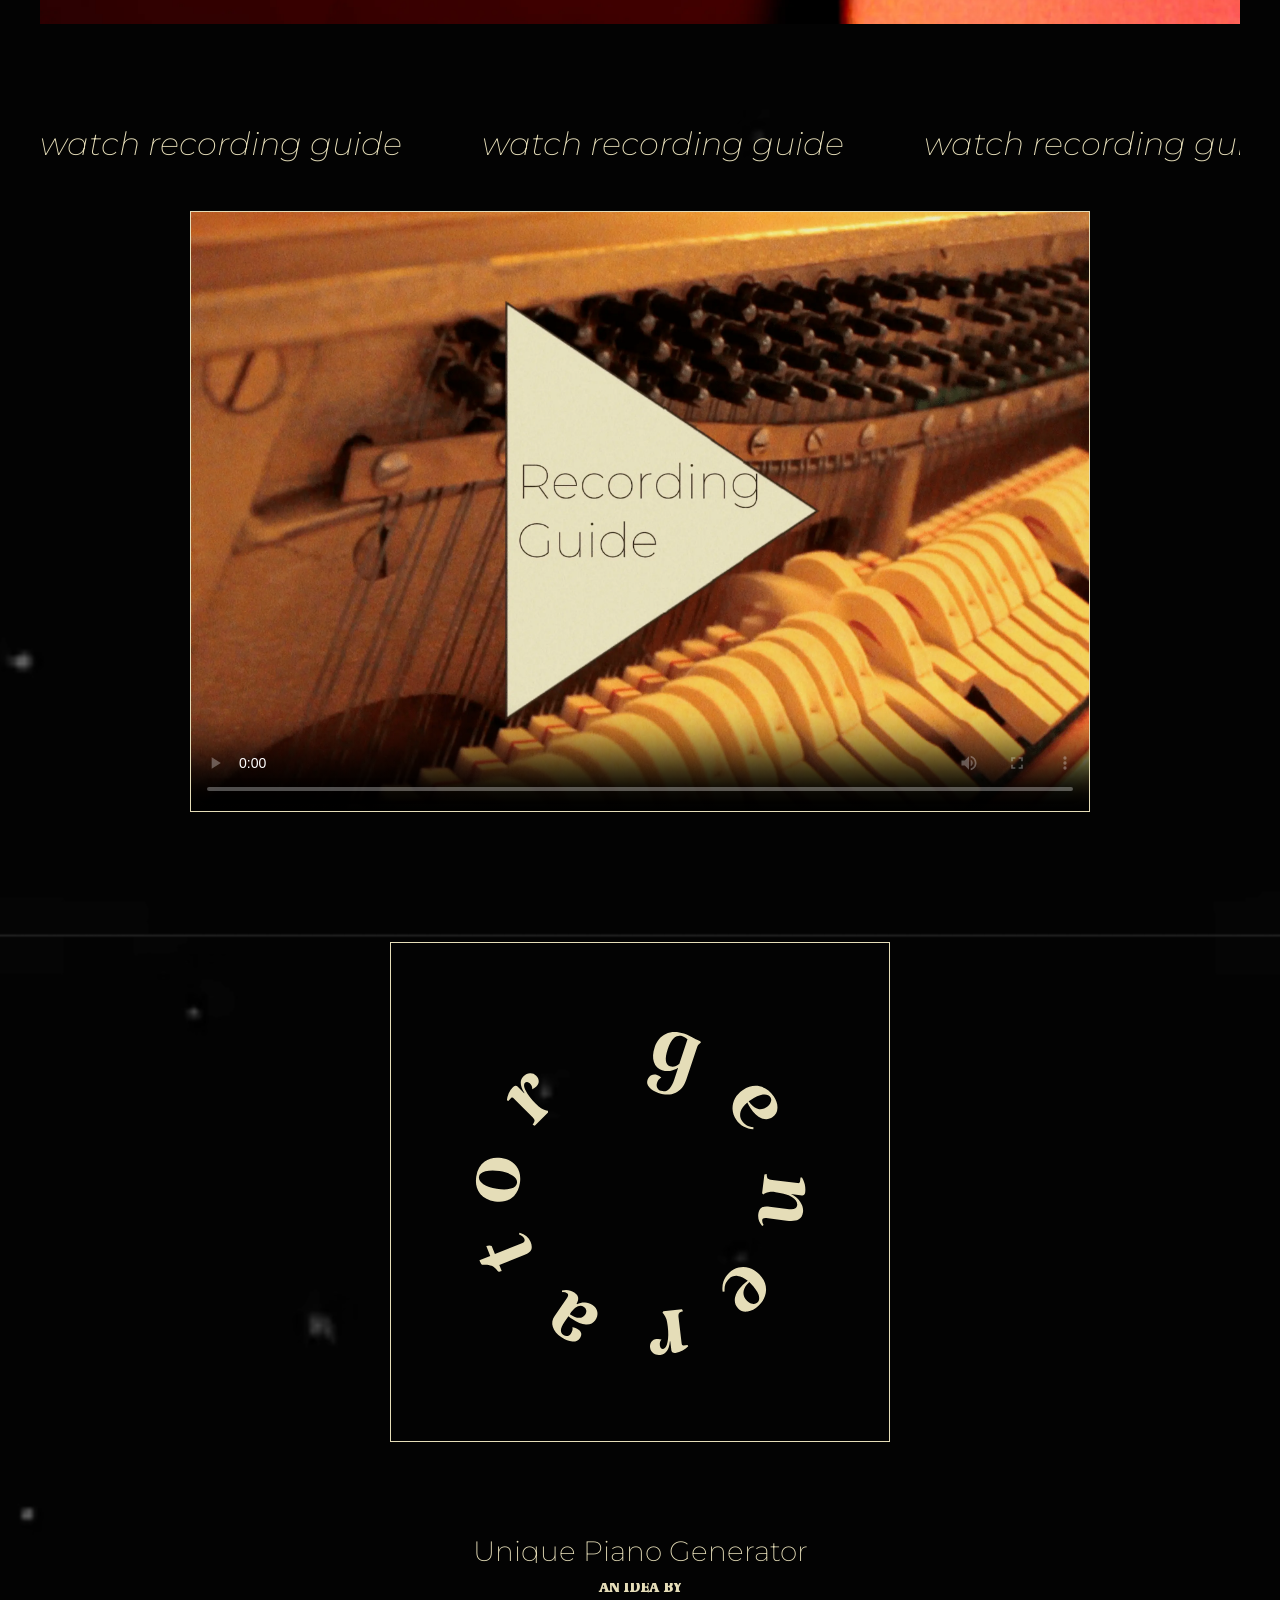
==== commit 5d1bd283: "generator_basics_upload_done" ====
--- a/index.html
+++ b/index.html
@@ -125,6 +125,8 @@
         <h1>Unique Piano Generator</h1>
         <h2>AN IDEA BY<br> MORTEN JUUL</h2>
 
+        <p></p>
+
     </footer>
 
     <script src="menu.js"></script>
--- a/style.css
+++ b/style.css
@@ -209,9 +209,7 @@
   }
 }
 
-/*************** UPLOAD-FORM - Trinindikator *********************/
-
-/** Trin-cirkler **/
+/*************** Generator-form - Trinindikator *********************/
 
 .trin h3 {
   width: 80px;
@@ -222,33 +220,47 @@
   color: #33231c;
   font-style: normal;
   font-size: 2rem;
-  line-height: 80px; /* tallet står lodret i midten */
-  text-align: center;
-}
-
+  line-height: 80px;
+  text-align: center;
+}
+
+.active_trin h3 {
+  background-color: #3f6b4f;
+  color: #e5ddb8;
+  border: 4px solid #e5ddb8;
+}
 .trin h2 {
   font-size: 1.2rem;
   text-align: center;
 }
 
-/*************** UPLOAD-FORM - selve uploads*********************/
+/*************** Genrator-form - Basics *********************/
 
 .generator_form {
   border: 2px solid #e5ddb8;
   border-radius: 4px;
 }
 
-.upload_form {
+.generator_form h3 {
+  color: #982926;
+}
+
+.generator_basics {
   padding: 1rem;
-
   border-radius: 4px;
   font-family: Montserrat, sans-serif;
   font-size: 1rem;
-  color: #e5ddb8;
-  text-align: center;
-}
-
-.upload_form input::placeholder {
+}
+
+input {
+  background-color: #e5ddb8;
+  border: 3px solid #33231c;
+  padding: 1rem;
+  color: #33231c;
+  text-align: center;
+}
+
+.generator_basics input::placeholder {
   color: #33231c;
   text-transform: uppercase;
 }
@@ -279,6 +291,26 @@
   color: #3f6b4f;
 }
 
+.back_knap {
+  display: block;
+  text-decoration: none;
+  text-align: center;
+  width: 100px;
+  height: 30px;
+  background-color: #982926;
+  border: 1px solid #e5ddb8;
+  color: #e5ddb8;
+  font-family: Montserrat, sans-serif;
+  font-size: 1.2rem;
+  font-weight: 200;
+  cursor: pointer;
+}
+
+.back_knap:hover {
+  background-color: #e5ddb8;
+  color: #982926;
+}
+
 /*************** Footer Design *********************/
 
 footer h1 {
--- a/layout.css
+++ b/layout.css
@@ -28,13 +28,13 @@
 }
 
 .index_hero h1 {
-  align-self: end;
-  padding-bottom: 8rem;
+  grid-row: 1;
+  padding-top: 10rem;
 }
 
 .index_hero h2 {
-  align-self: start;
-  padding-top: 16rem;
+  grid-row: 2;
+  padding-top: 10rem;
 }
 
 /*************** Index_Tagline *********************/
@@ -70,7 +70,7 @@
   z-index: -1;
 }
 
-/*** Swipe-slideren til mobil-visning ***/
+/*** note: Swipe-slideren til mobil-visning ***/
 .guide_slider {
   display: flex;
   gap: 1rem;
@@ -79,7 +79,7 @@
   scrollbar-width: none;
 }
 
-/*** DESKTOP: 5 bokse i række og Compatibility under som i prototypen ***/
+/*** note: DESKTOP: 5 bokse i række og Compatibility under som i prototypen ***/
 @media (width>800px) /*Jeg laver den her på 900px da den ellers brækker forkert over med overskriften i guide, så den ikke er læsbar*/ {
   .guide_slider {
     display: grid;
@@ -96,11 +96,11 @@
 
 .guide_boxes {
   display: grid;
-  grid-template-columns: 1fr auto; /***** det betyder at der er to kolonner men den første fylder alt det er er plads til ift. auto's størrelse***/
+  grid-template-columns: 1fr auto; /***** note: det betyder at der er to kolonner men den første fylder alt det er er plads til ift. auto's størrelse***/
   align-content: start;
   gap: 0.5rem 1rem;
   padding: 1.25rem;
-  flex: 0 0 85%; /***1. tal: siger at box ikke må vokse***/
+  flex: 0 0 85%; /***note: 1. tal: siger at box ikke må vokse***/
   min-width: 0;
   scroll-snap-align: center;
 }
@@ -147,7 +147,7 @@
   }
 }
 
-/*************** UPLOAD-FORM - Trinindikator *********************/
+/*************** Generator - Trinindikator *********************/
 
 .trinindikator {
   display: grid;
@@ -168,7 +168,7 @@
 .pil_generator_sites {
   width: 30px;
   align-self: start;
-  margin-top: 40px; /* halvdelen af cirklens højde = midt ud for cirklen */
+  margin-top: 40px;
 }
 
 @media (min-width: 800px) {
@@ -177,35 +177,33 @@
   }
 }
 
-/*************** UPLOAD-FORM *********************/
+/*************** Generator-form *********************/
 
 .generator_form {
-  position: relative;
-  display: grid;
-  justify-items: center;
-  text-align: center;
+  display: grid;
+  justify-items: center;
   padding: 2rem 1.5rem;
   margin: 4rem 1.5rem 0 1.5rem;
 }
 
+/**** Basics ****/
 /* MOBIL: alt under hinanden */
-.upload_form {
+.generator_basics {
   display: grid;
   grid-template-columns: 1fr;
   gap: 1rem;
   width: 100%;
 }
 
-.upload_form input {
+.generator_basics input {
   width: 100%;
 }
 
 /**** DESKTOP: så den kommer op i 2 kolonner ****/
-@media (min-width: 900px) {
-  .demo_form {
+@media (min-width: 800px) {
+  .generator_basics {
     grid-template-columns: 1fr 1fr;
     gap: 1rem 2rem;
-    max-width: 200px;
   }
   .felt_navn {
     grid-column: 1;
@@ -225,19 +223,28 @@
   }
 }
 
+/**** Upload ****/
+.generator_upload {
+  display: grid;
+  grid-template-columns: 1fr;
+  gap: 1rem;
+  width: 100%;
+}
+
+/*************** Save-knap *********************/
+
+.back_save {
+  display: grid;
+  grid-template-columns: 1fr 1fr;
+  margin-top: 2rem;
+}
+
 .save_knap {
-  margin-top: 2rem;
+  margin-right: 1.5rem;
   justify-self: end;
-  text-decoration: none;
-}
-
-/*************** UPLOAD-FORM - selve uploads *********************/
-
-.generator_form {
-  position: relative;
-  display: block;
-  justify-items: center;
-  text-align: center;
-  padding-inline: 1.5rem;
-  margin-top: 4rem;
-}
+}
+
+.back_knap {
+  margin-left: 1.5rem;
+  justify-self: start;
+}
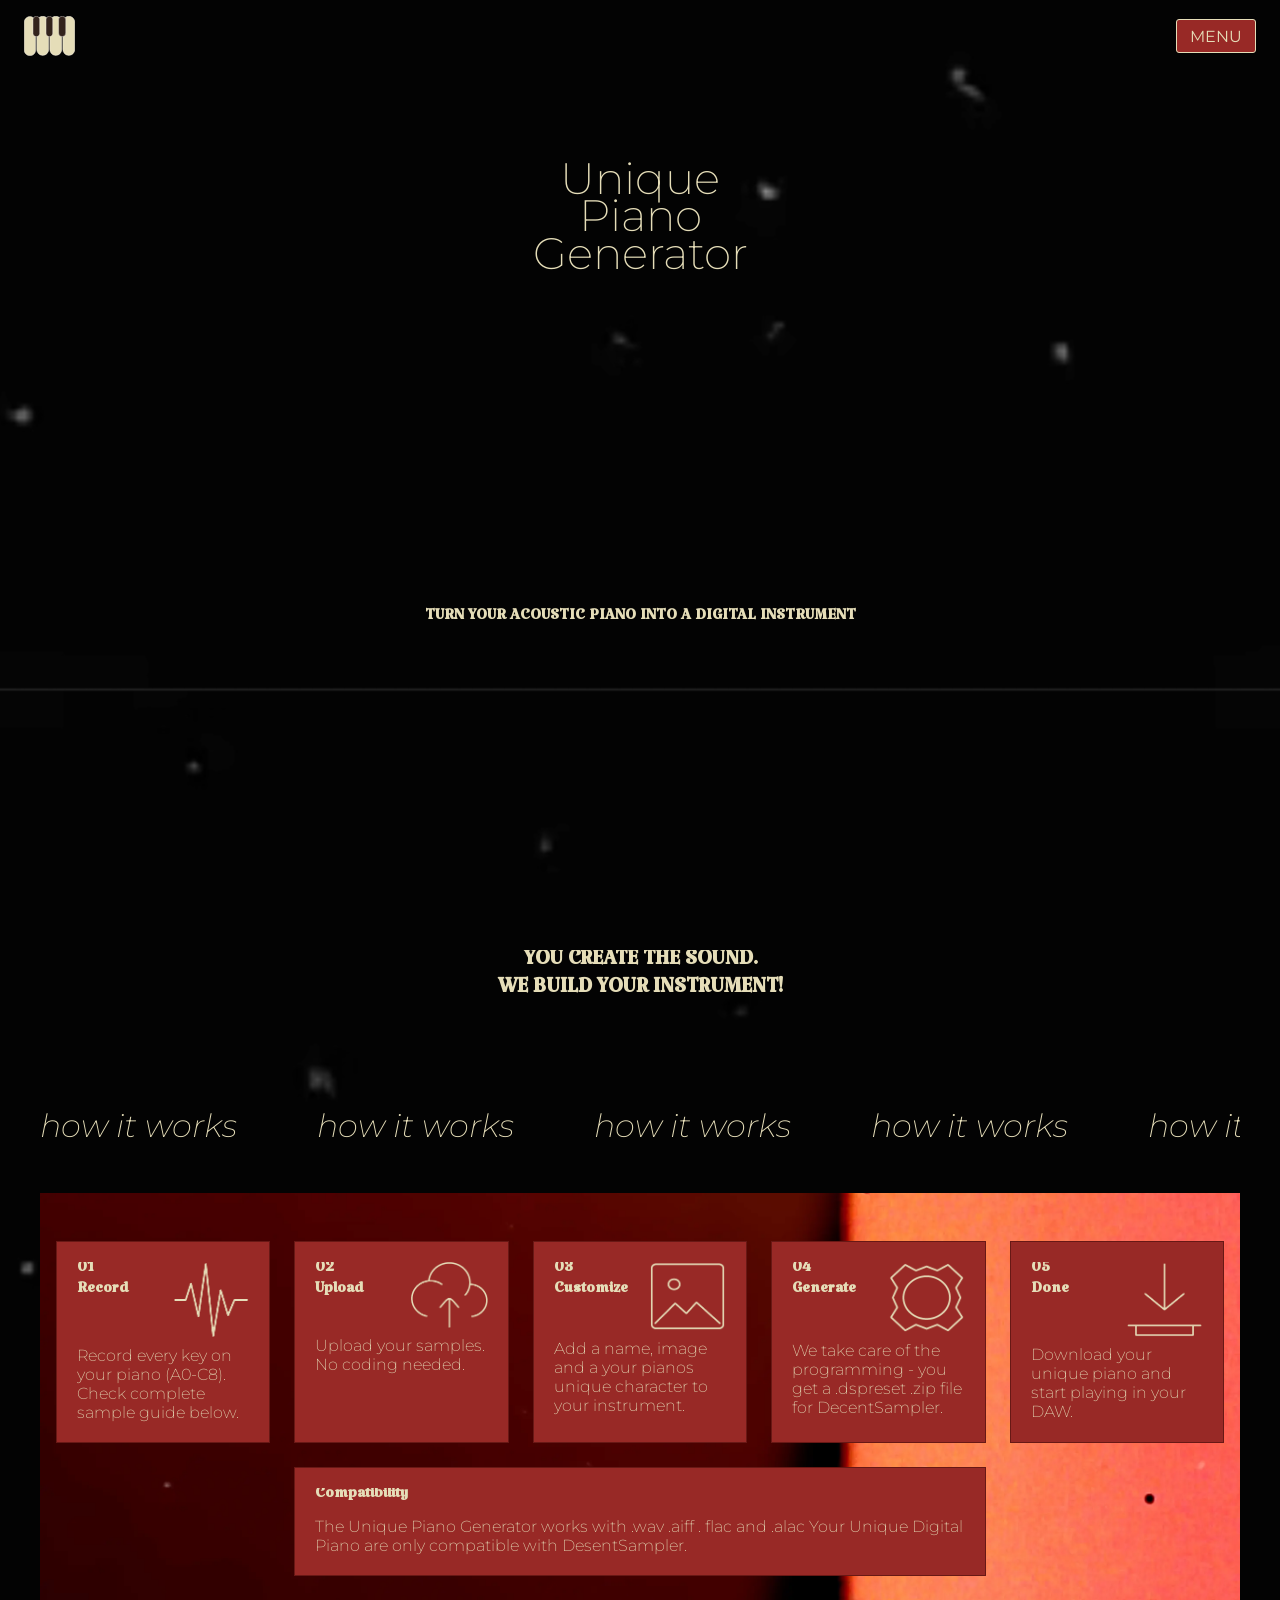
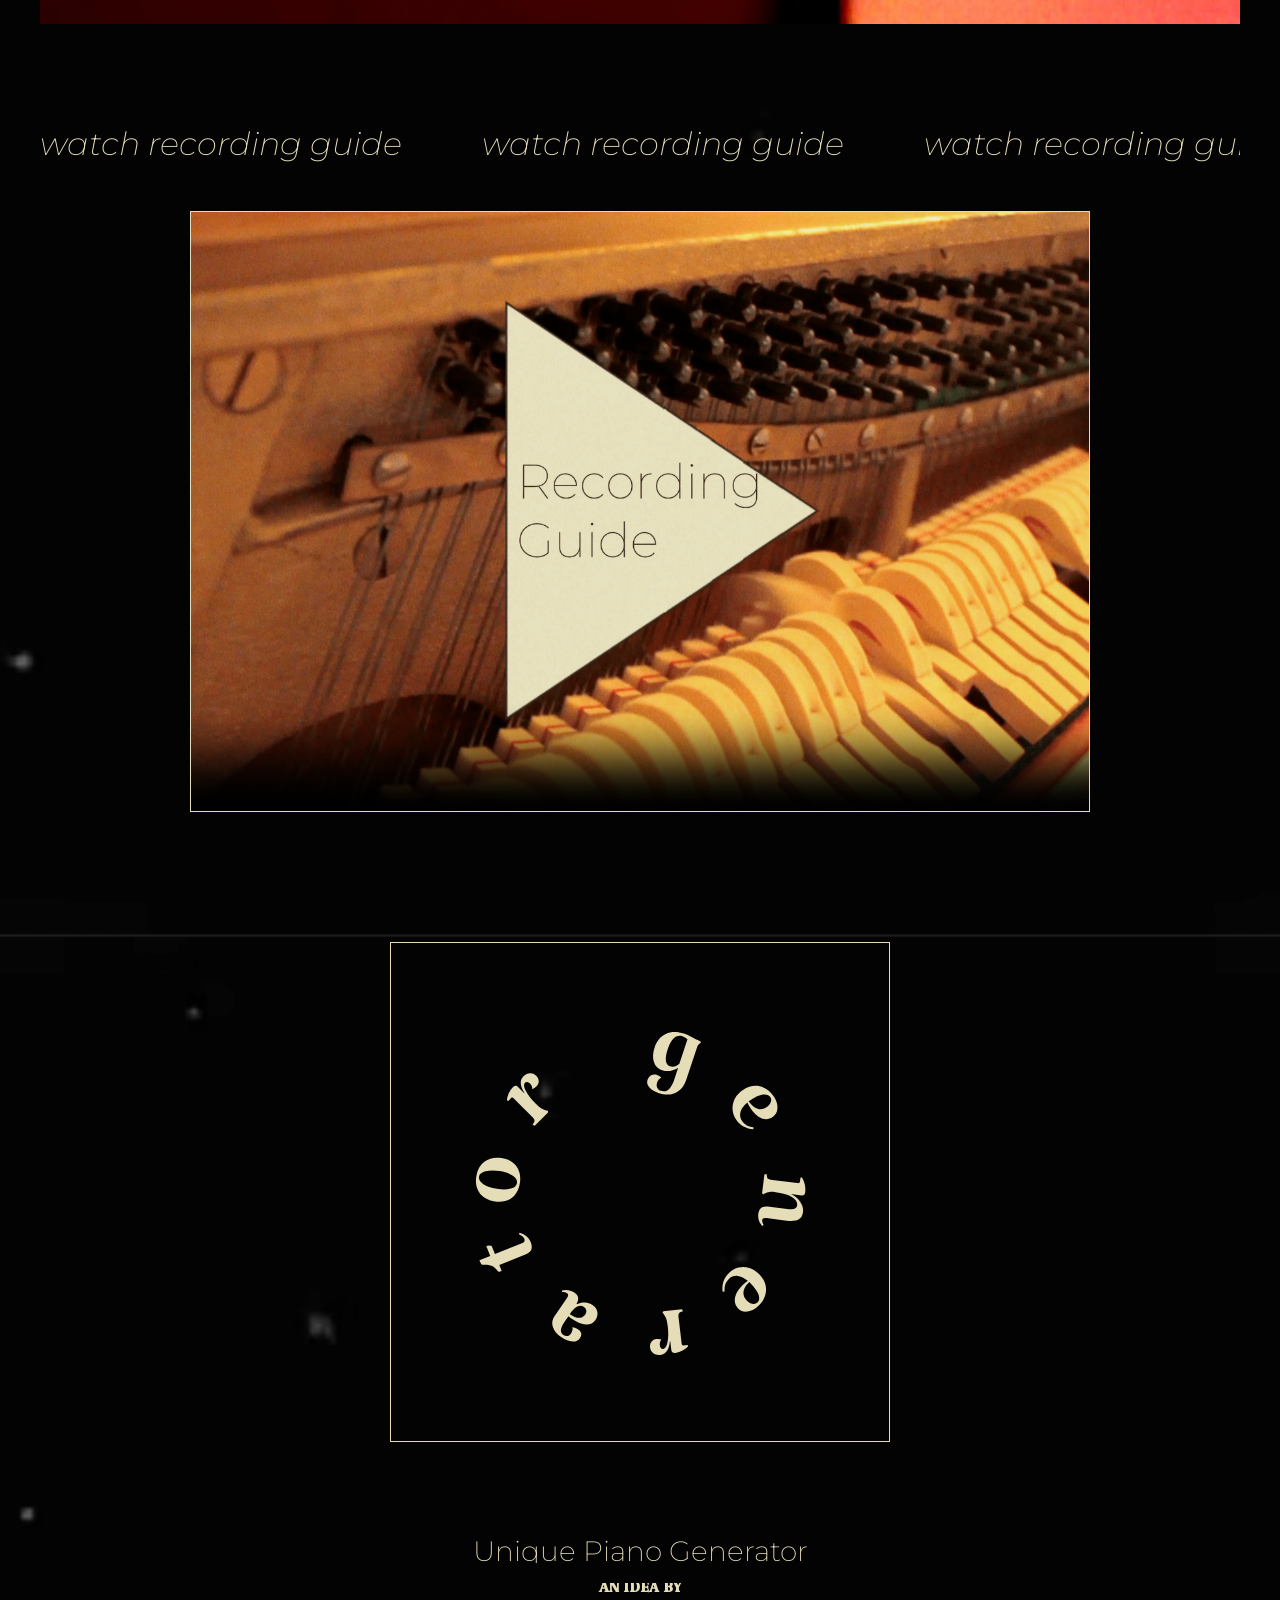
==== commit fdece9f4: "site_done" ====
--- a/index.html
+++ b/index.html
@@ -11,6 +11,9 @@
     <link href="https://fonts.googleapis.com/css2?family=Katibeh&display=swap" rel="stylesheet">
 
     <link rel="icon" href="./favicon.ico" />
+
+    <meta name="description"
+        content="Unique Piano Generator helps you transform your acousic piano to a digital instrument - we do the coding, you create the sound!">
 
     <title>Unique Piano Generator</title>
     <link rel="stylesheet" href="style.css">
--- a/style.css
+++ b/style.css
@@ -271,11 +271,15 @@
   font-size: 0.8rem;
 }
 
+.done_form_text_center {
+  text-align: center;
+}
+
 .save_knap {
   display: block;
   text-decoration: none;
   text-align: center;
-  width: 100px;
+  width: 150px;
   height: 30px;
   background-color: #3f6b4f;
   border: 1px solid #e5ddb8;
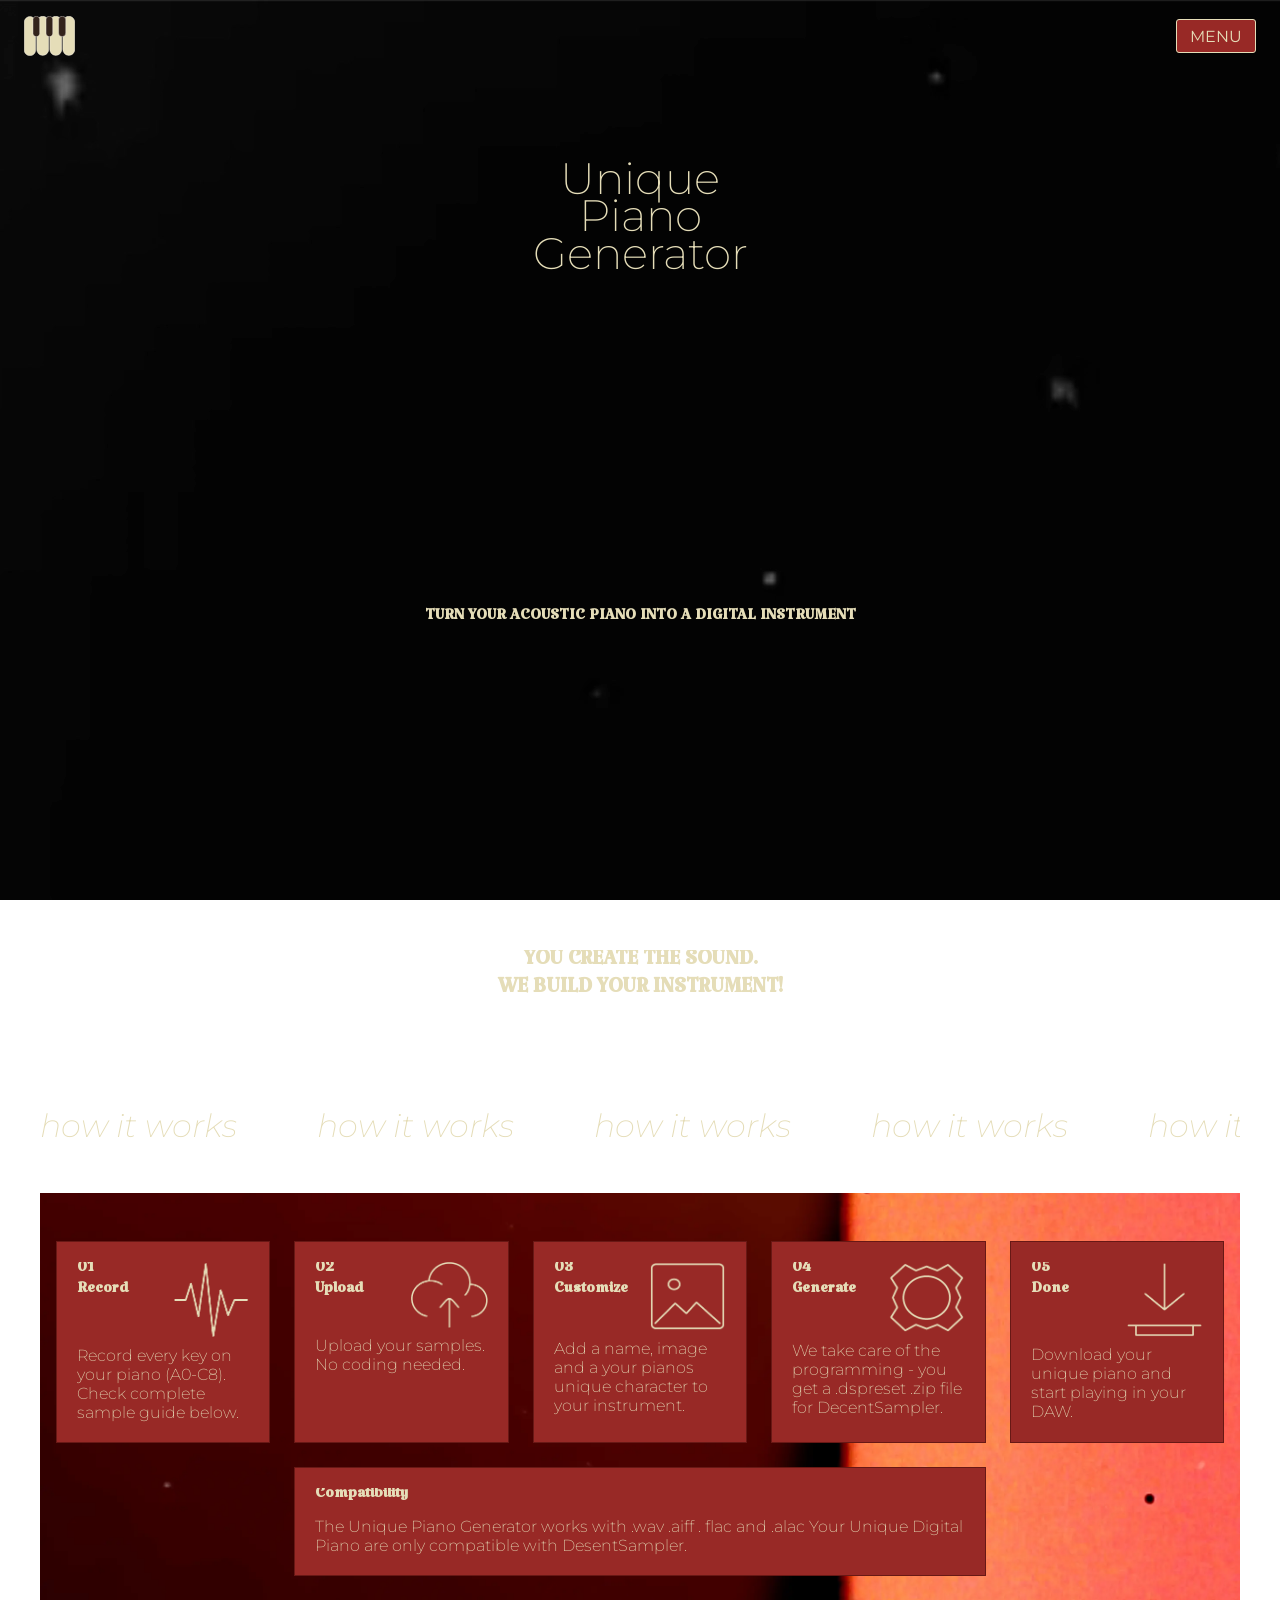
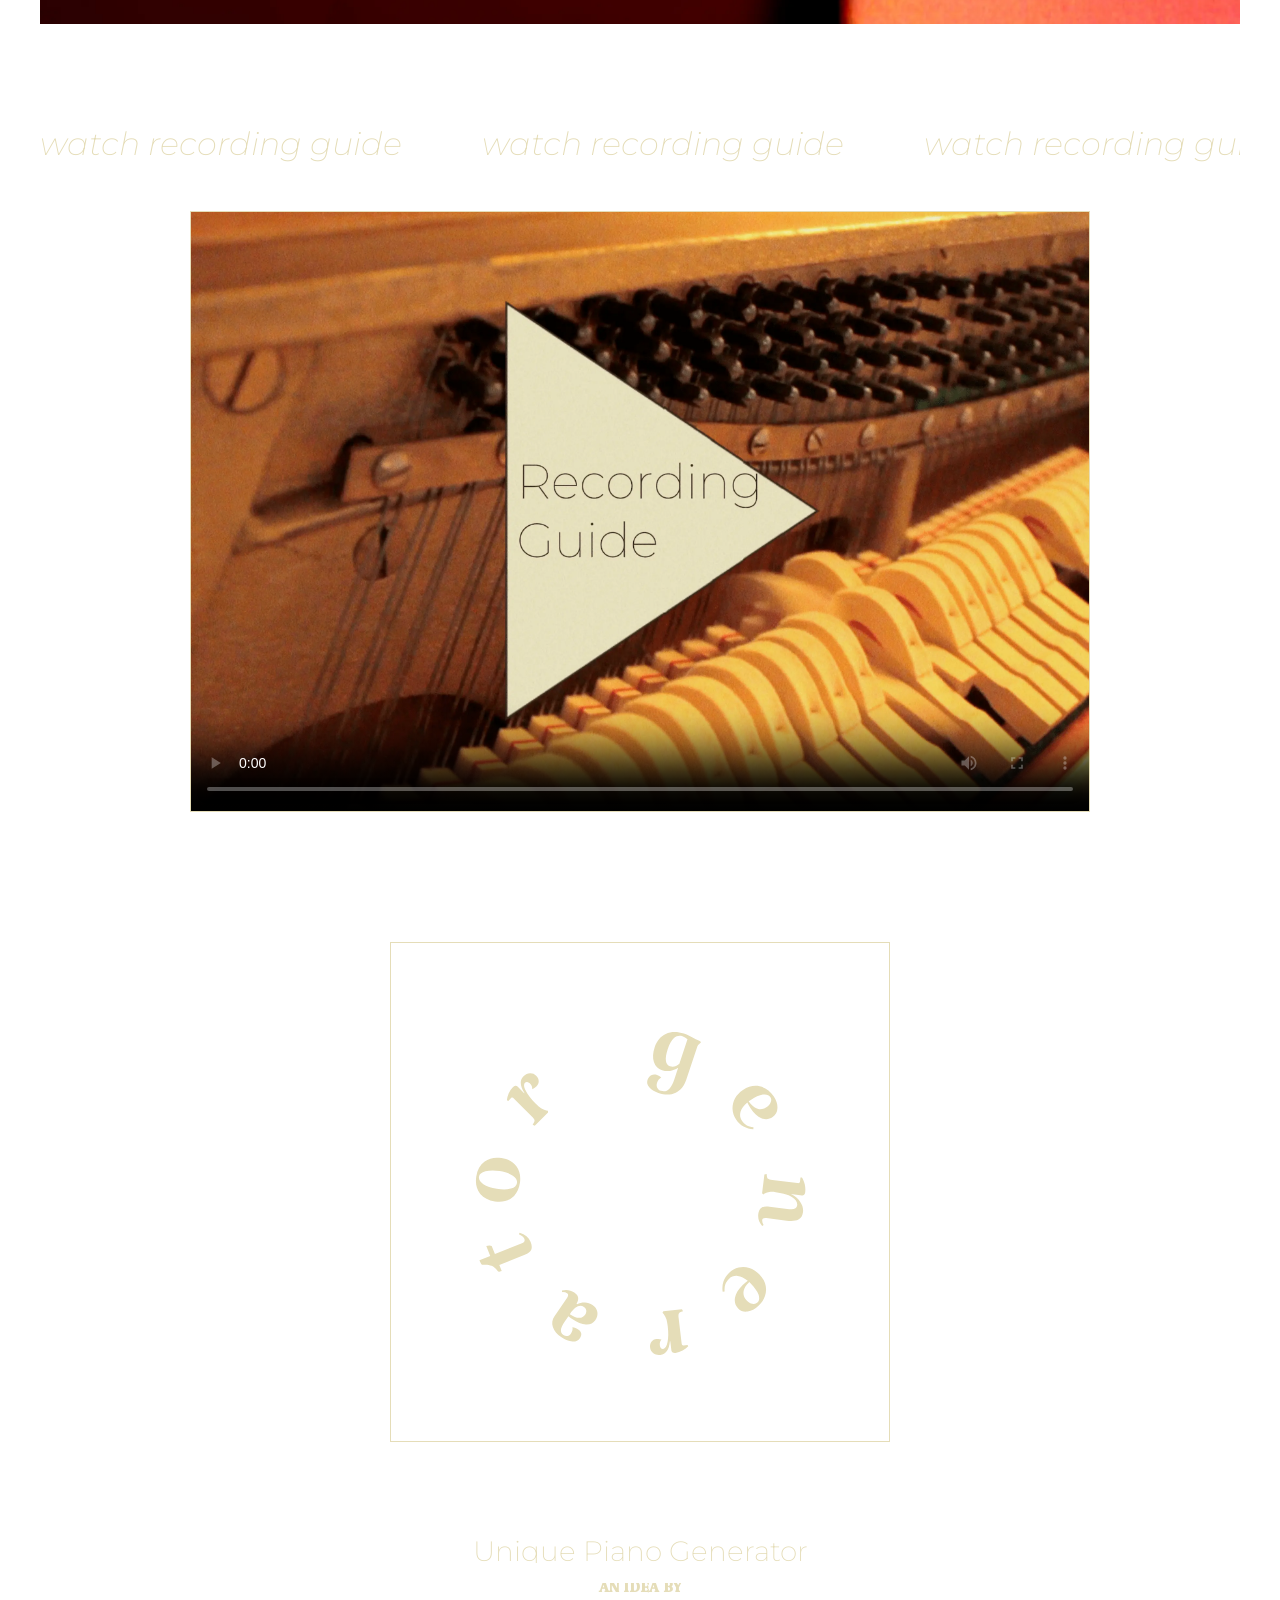
==== commit 13b14d73: "site_final" ====
--- a/index.html
+++ b/index.html
@@ -65,8 +65,7 @@
         </section>
 
         <section class="guide_section">
-            <img class="guide_baggrund" src="./imgs/Baggrund til uploadsite 2 - Emnesite.webp"
-                alt="Background - Film Burn">
+            <img class="guide_baggrund" src="./imgs/Baggrund-til-uploadsite-2-Emnesite.webp" alt="">
             <div class="guide_slider">
                 <div class="guide_boxes box_01_record">
                     <h2>01<br>Record</h2>
--- a/style.css
+++ b/style.css
@@ -16,7 +16,7 @@
 body {
   background-image: url(./imgs/Baggrund\ til\ uploadsite\ 1\ -\ Emnesite.webp);
   background: cover fixed;
-  background-position: center;
+  background-attachment: fixed;
 }
 
 /*************** Header *********************/
@@ -185,10 +185,6 @@
   transition: background-color 0.3s;
 }
 
-.generator_cta:hover {
-  background-color: #e5ddb8;
-}
-
 .generator_ikon {
   display: block;
   width: 100%;
@@ -196,10 +192,6 @@
   transition: filter 0.3s;
 }
 
-.generator_cta:hover .generator_ikon {
-  filter: brightness(0);
-}
-
 @keyframes rotation {
   from {
     transform: rotate(0deg);
@@ -207,6 +199,14 @@
   to {
     transform: rotate(-360deg);
   }
+}
+
+.generator_cta:hover {
+  background-color: #e5ddb8;
+}
+
+.generator_cta:hover .generator_ikon {
+  filter: brightness(0);
 }
 
 /*************** Generator-form - Trinindikator *********************/
--- a/layout.css
+++ b/layout.css
@@ -28,12 +28,10 @@
 }
 
 .index_hero h1 {
-  grid-row: 1;
   padding-top: 10rem;
 }
 
 .index_hero h2 {
-  grid-row: 2;
   padding-top: 10rem;
 }
 
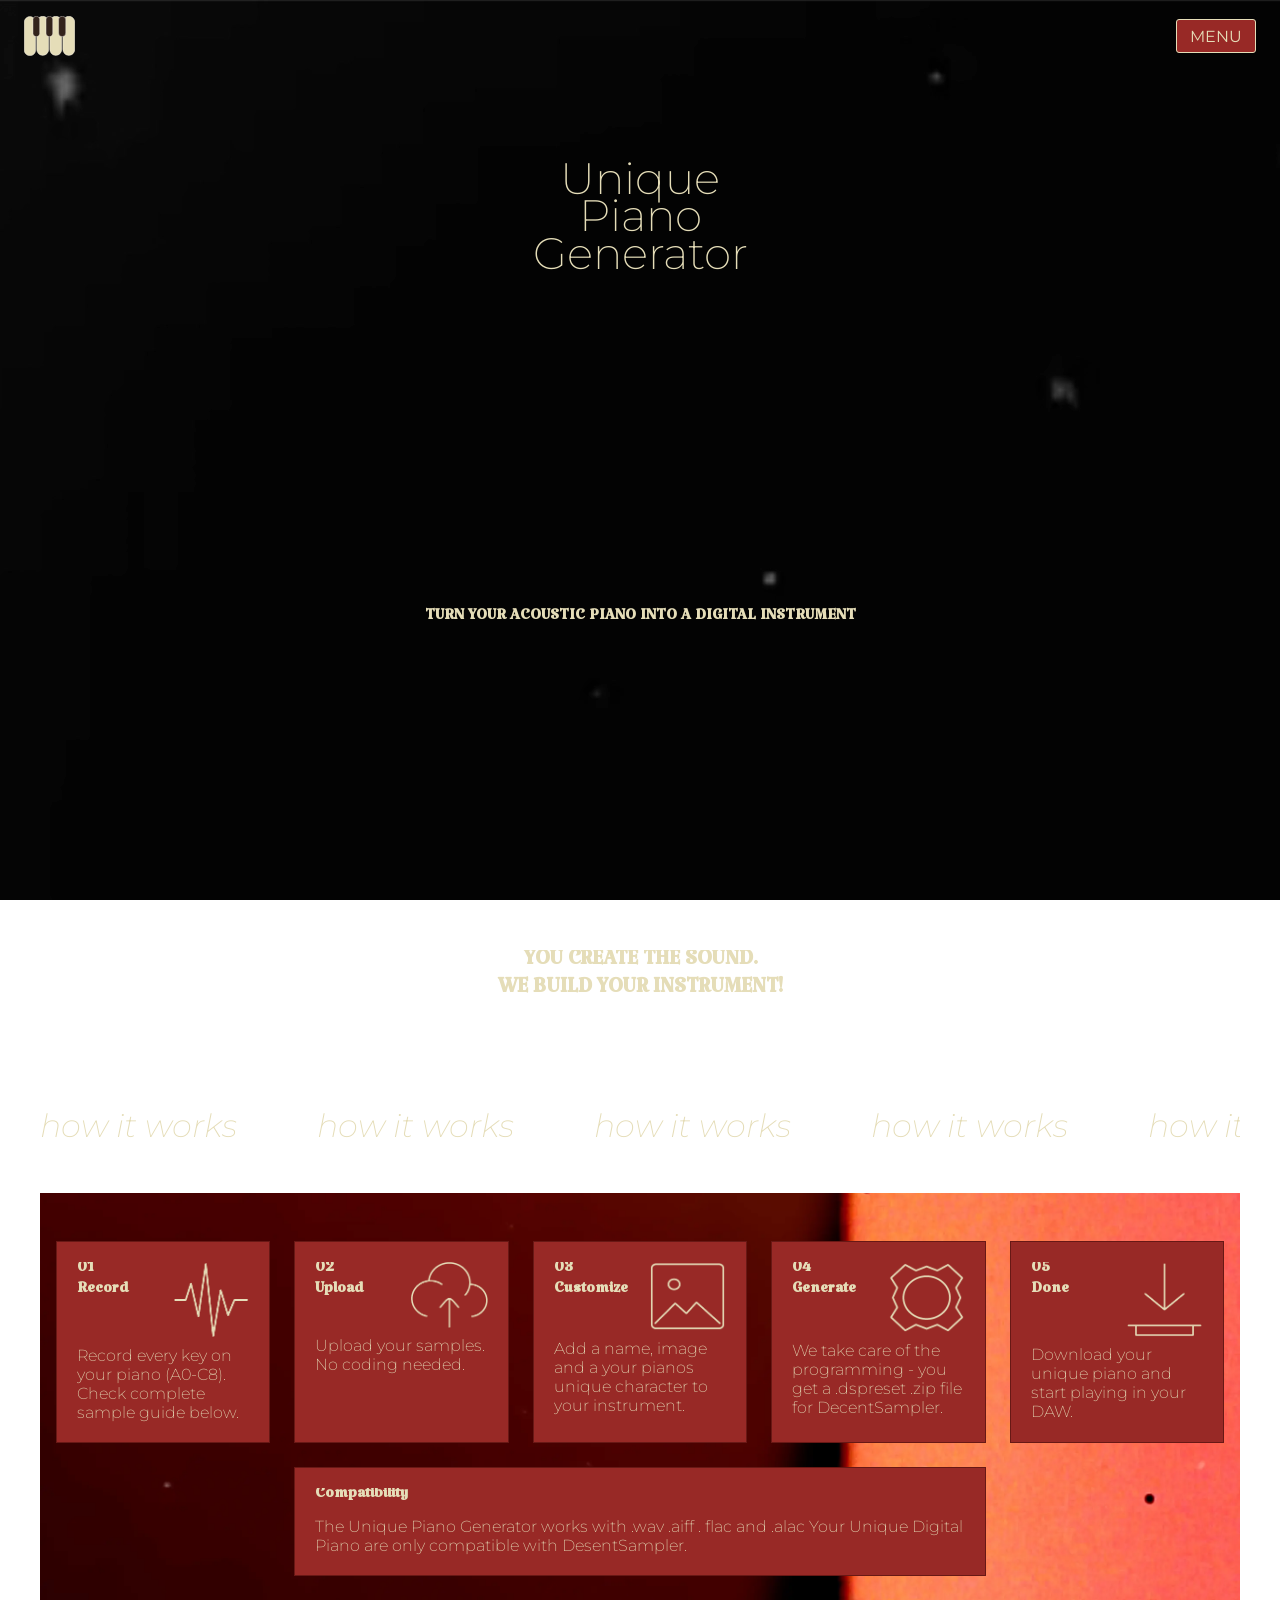
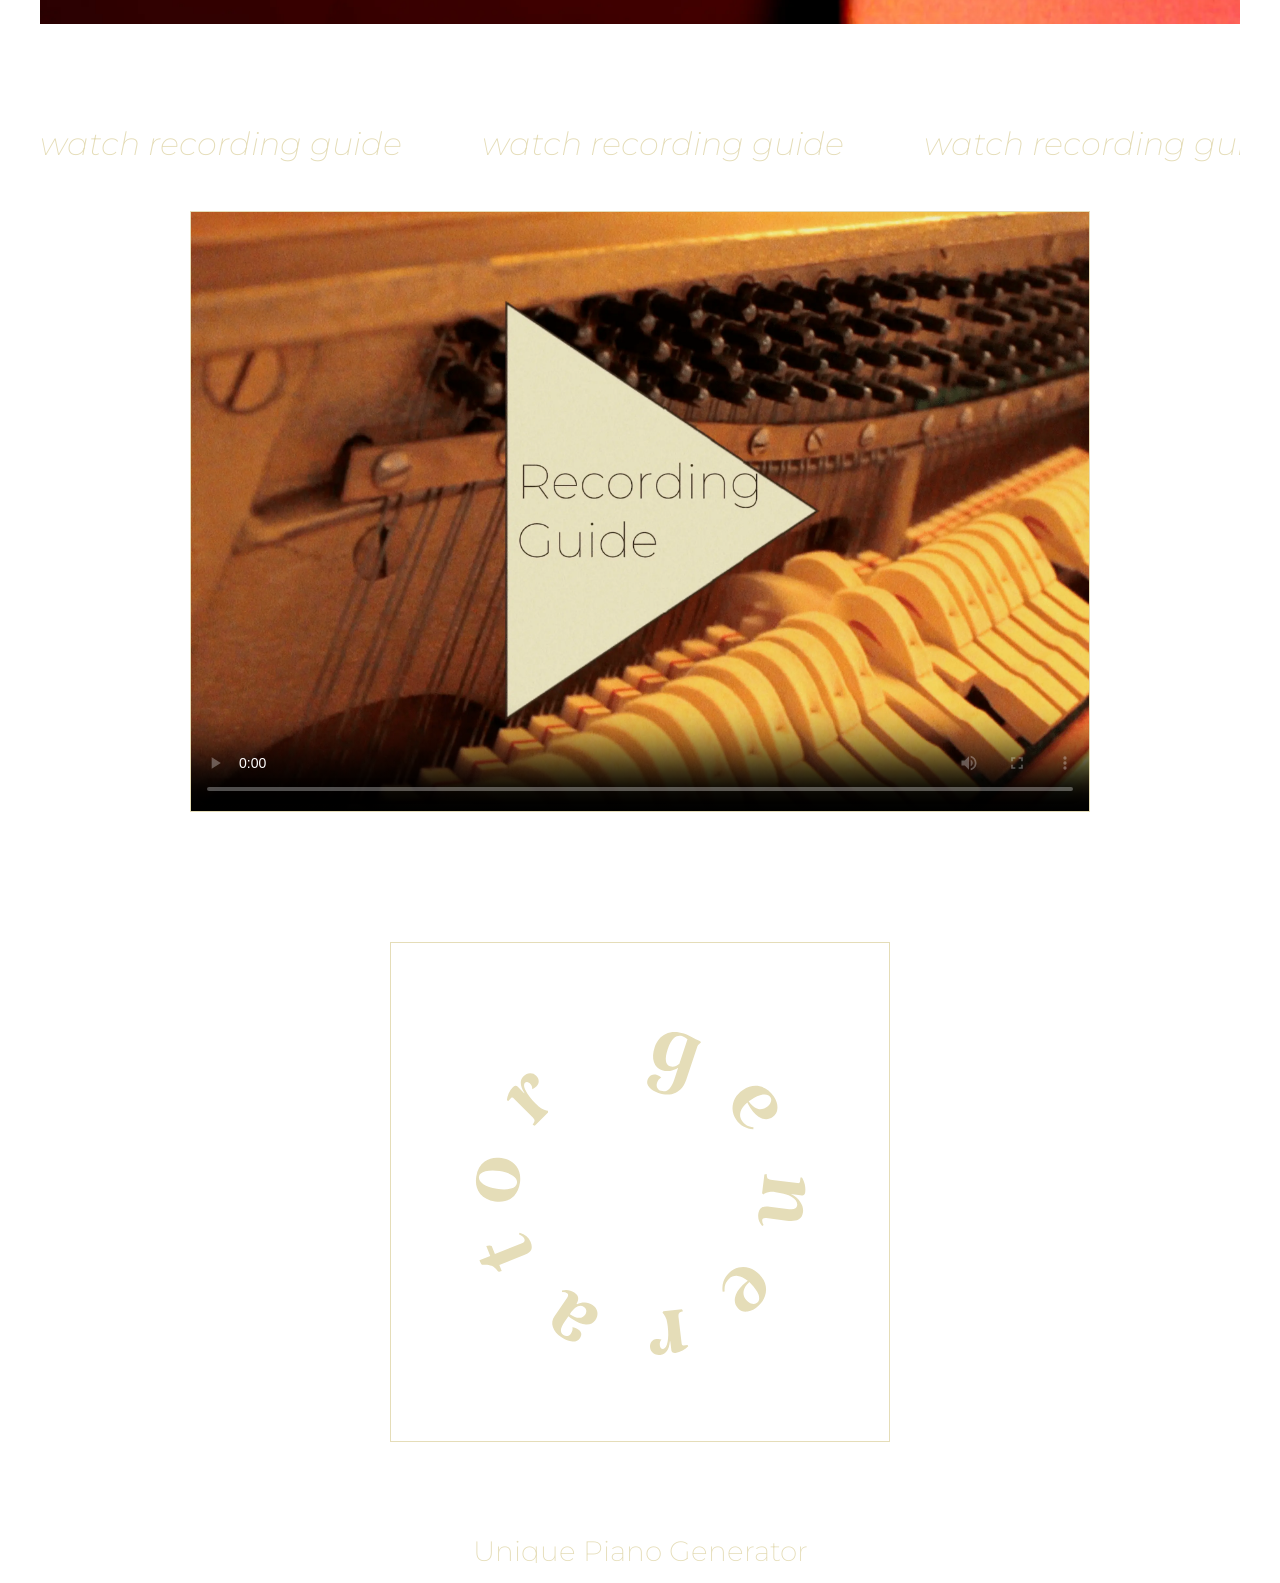
==== commit 3fb7c843: "emnesite_final" ====
--- a/index.html
+++ b/index.html
@@ -125,9 +125,6 @@
 
     <footer>
         <h1>Unique Piano Generator</h1>
-        <h2>AN IDEA BY<br> MORTEN JUUL</h2>
-
-        <p></p>
 
     </footer>
 
